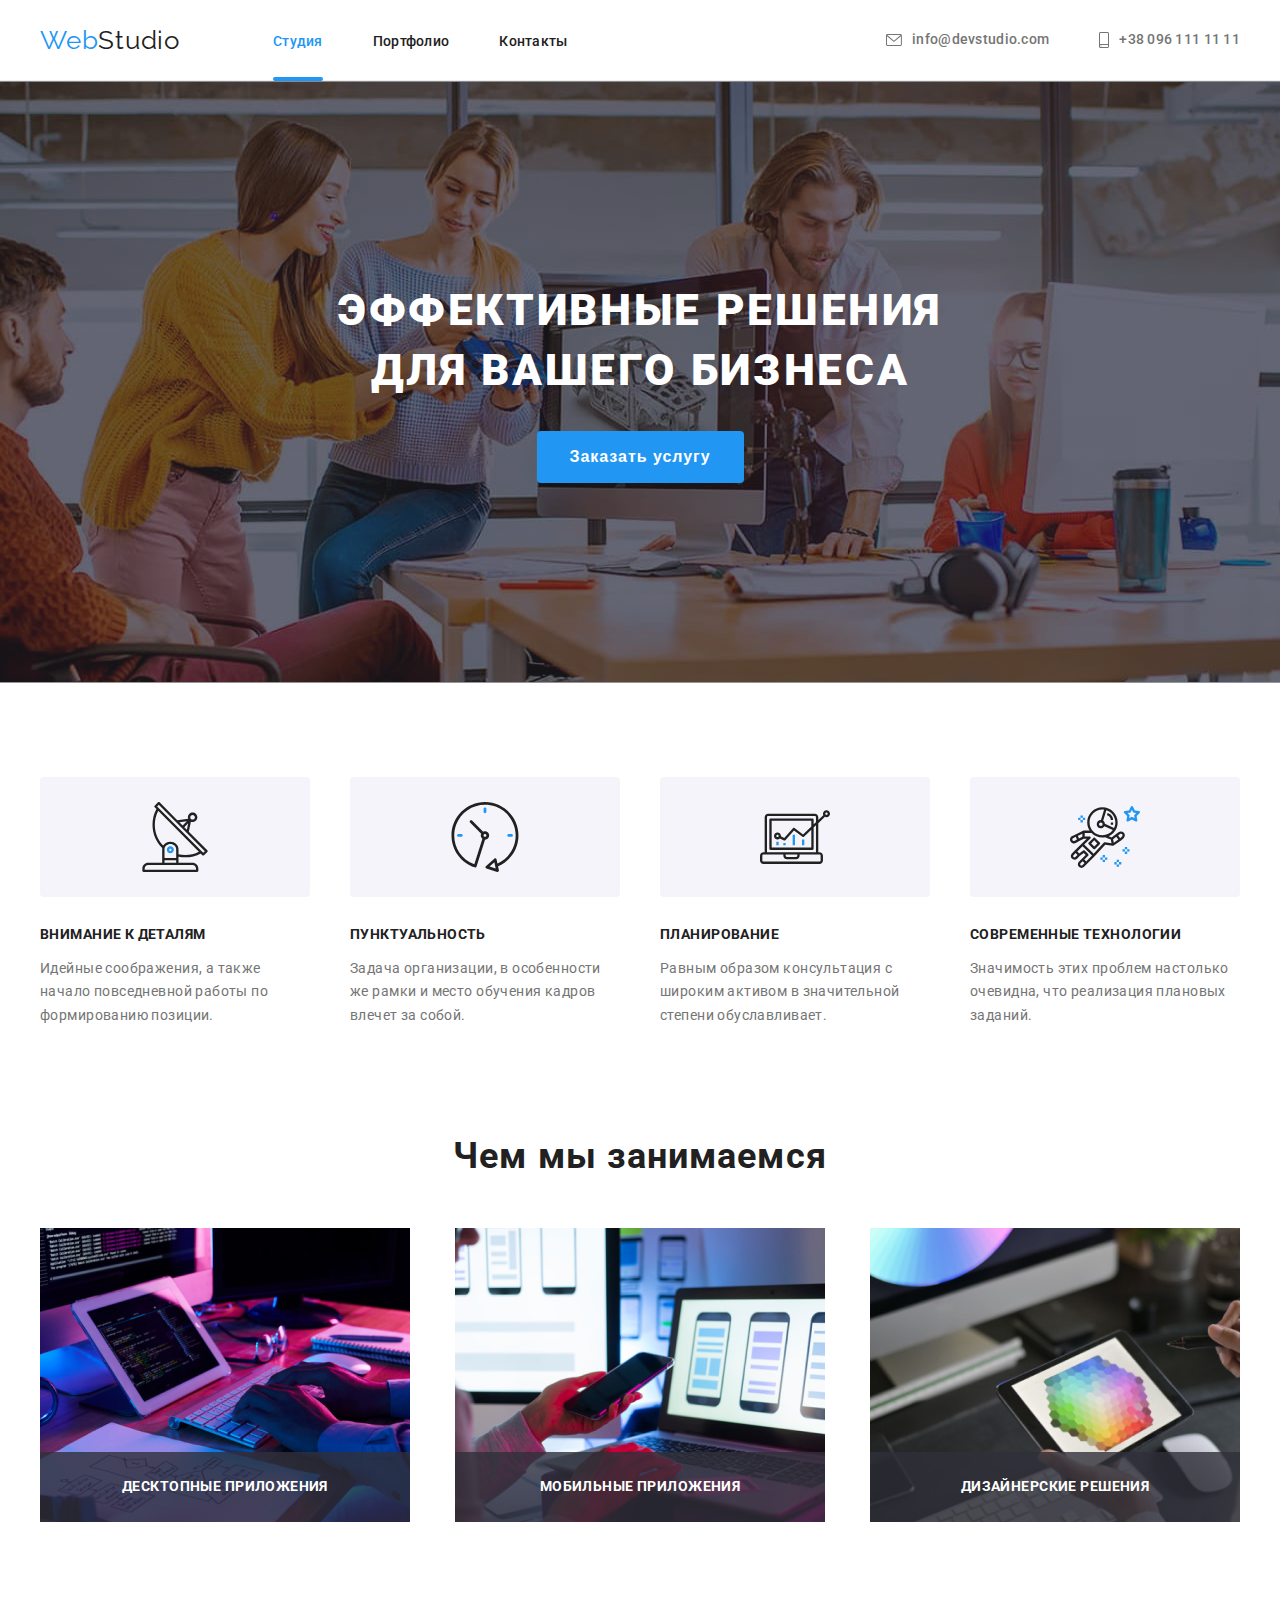
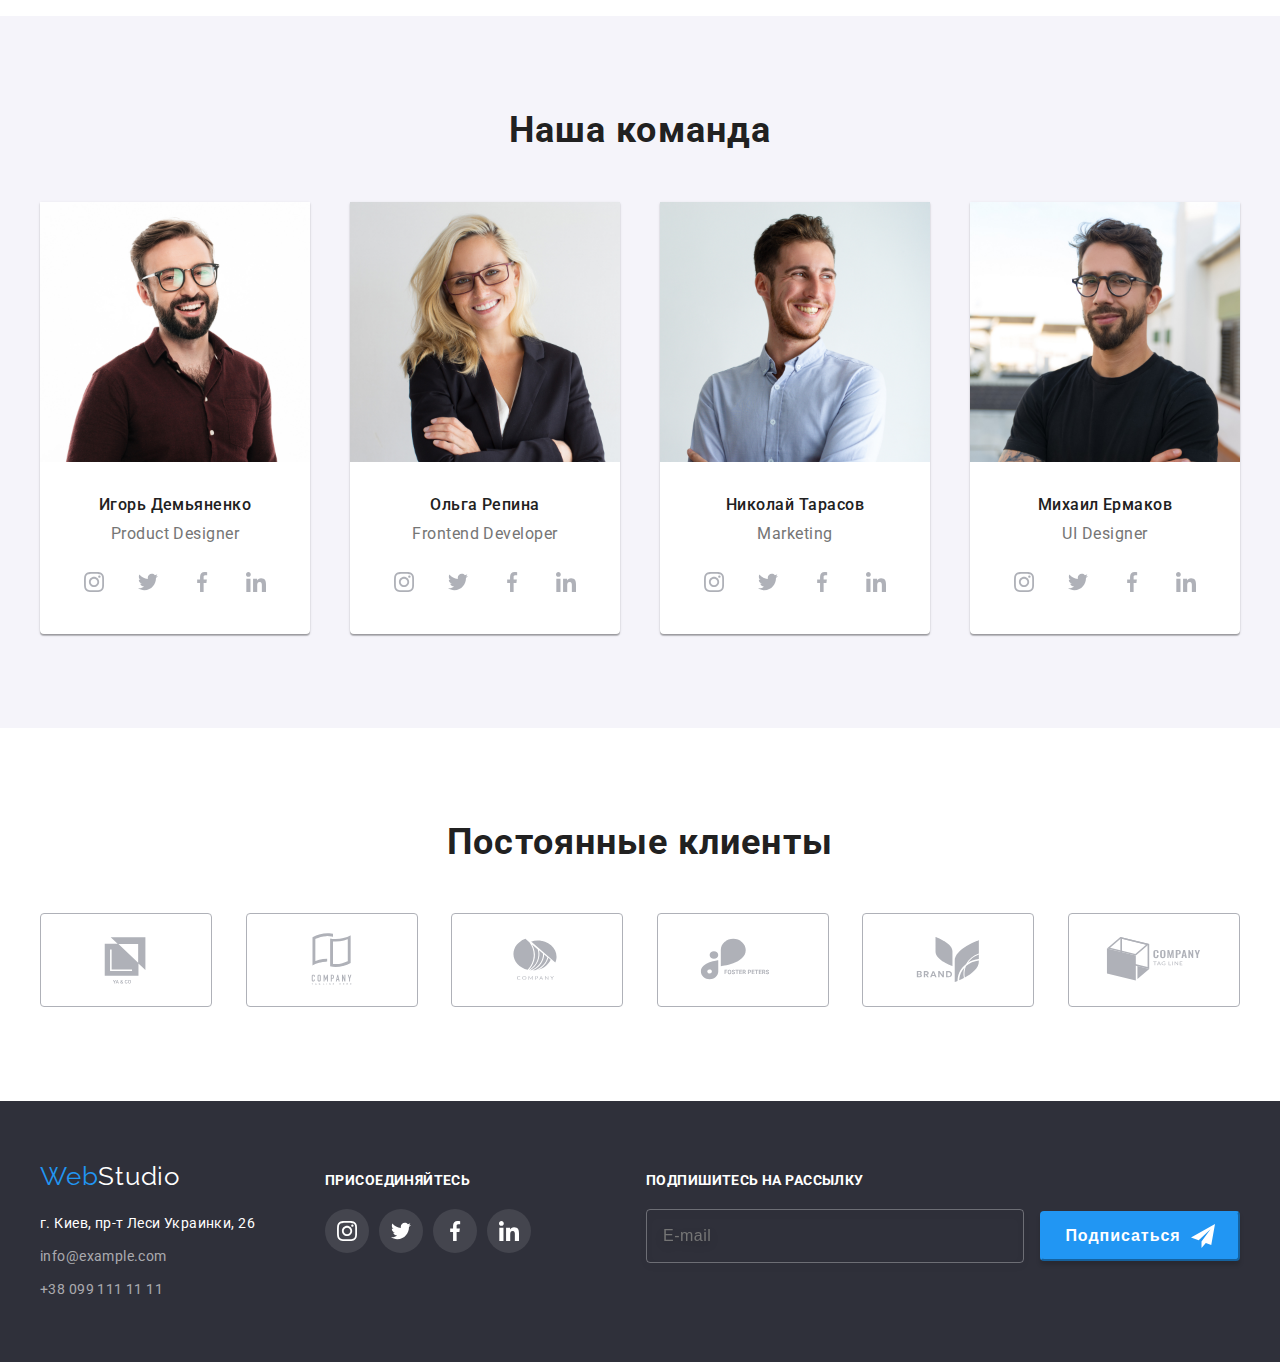
==== index.html @ b98b6f4b "HW7 start" ====
<!DOCTYPE html>
<html lang="ru">
<head>
    <meta charset="UTF-8">
    <meta http-equiv="X-UA-Compatible" content="IE=edge">
    <meta name="viewport" content="width=device-width, initial-scale=1.0">
    <title>Studio</title>
    <link rel="preconnect" href="https://fonts.googleapis.com">
    <link rel="preconnect" href="https://fonts.gstatic.com" crossorigin>
    <link href="https://fonts.googleapis.com/css2?family=Raleway:wght@700&family=Roboto:wght@400;500;700;900&display=swap"
        rel="stylesheet">
    <link rel="stylesheet" href="https://cdnjs.cloudflare.com/ajax/libs/modern-normalize/1.1.0/modern-normalize.min.css"
        integrity="sha512-wpPYUAdjBVSE4KJnH1VR1HeZfpl1ub8YT/NKx4PuQ5NmX2tKuGu6U/JRp5y+Y8XG2tV+wKQpNHVUX03MfMFn9Q=="
        crossorigin="anonymous" referrerpolicy="no-referrer" />
    <link rel="stylesheet" href="./css/styles.css">
</head>
<body>
    <header class="page-header">
        <div class="container main-nav">
            <a href="./index.html" class="logo">Web<span class="logo-second-color">Studio</span></a>
            <!-- НАВИГАЦИЯ -->
            <nav>
                <ul class="site-nav-list list">
                    <li class="site-nav-item item">
                        <a class="link current" href="./index.html">Студия</a>
                    </li>
                    <li class="site-nav-item item">
                        <a class="link" href="./portfolio.html">Портфолио</a>
                    </li>
                    <li class="site-nav-item item">
                        <a class="link" href="">Контакты</a>
                    </li>
                </ul>
            </nav>
            <ul class="header-contact-list list">
                <li class="header-contact-item item">
                    <a class="mail link" href="mailto:info@devstudio.com">
                        <svg class="contact-ico mail" width='16px' height='12px'>
                            <use href='./images/sprite.svg#icon-envelope'></use>
                        </svg>
                        info@devstudio.com
                    </a>
                </li>
                <li class="header-contact-item item">
                    <a class="phone link" href="tel:+38096111111">
                        <svg class="contact-ico mail" width='10px' height='16px'>
                            <use href='./images/sprite.svg#icon-smartphone'></use>
                        </svg>
                        +38 096 111 11 11</a>
                </li>
            </ul>
        </div>
    </header>
    <main>
    <!-- Секция HERO -->
        <section class="hero">
            <div class="container">
                <h1 class="hero-title">Эффективные решения <br> для вашего бизнеса</h1>
                <button class="hero-button" data-modal-open>Заказать услугу</button>
            </div>
            <div class="backdrop is-hidden" data-modal>
                <div class="modal">
                    <button class="close-ico-button" aria-label="закрыть" data-modal-close>
                        <svg class="close-icon" width='11px' height='11px'>
                            <use href='./images/sprite.svg#icon-close'></use>
                        </svg>
                    </button>
                    <b class="modal-title">Оставьте свои данные, мы вам перезвоним</b>
                    <form class="modal-form">
                        <label class="form-input-box">
                            Имя
                            <input type="text" class="form-input" required>
                            <svg class="modal-form-icon">
                                <use href='./images/sprite.svg#icon-person'></use>
                            </svg>
                        </label>
                        <label class="form-input-box">
                            Телефон
                            <input type="tel" class="form-input" pattern="[0-9]{12}" title="380xxxxxxxxx" required>
                            <svg class="modal-form-icon">
                                <use href='./images/sprite.svg#icon-phone'></use>
                            </svg>
                        </label>
                        <label class="form-input-box">
                            Почта
                            <input type="email" class="form-input" required>
                            <svg class="modal-form-icon">
                                <use href='./images/sprite.svg#icon-email'></use>
                            </svg>
                        </label>
                        <label class="form-input-box">  
                            Комментарий
                            <textarea name="a-comment" class="form-input comment" placeholder="Введите текст"></textarea>
                        </label>
                        <input type="checkbox" class="policy-checkbox" id="policy-check" required>
                        <label class="policy-box" for="policy-check">
                            Соглашаюсь с рассылкой и принимаю &#160; <a href="#">Условия договора</a>
                        </label>
                        <button type="submit" class="button-submit">Отправить</button>
                    </form>
                </div>
            </div>
        </section>
        <!-- Секция Studio -->
        <section class="section-studio section">
            <div class="container">
                <ul class="studio-list list">
                    <li class="studio-item">
                        <div class="thumb">
                            <svg class="studio-ico antenna">
                                <use href='./images/sprite.svg#icon-antenna'>
                                </use>
                            </svg>
                        </div>
                        <h3 class="studio-title">Внимание к деталям</h3>
                        <p class="studio-text">Идейные соображения, а также начало повседневной работы по формированию позиции.</p>
                    </li>
                    <li class="studio-item">
                        <div class="thumb">
                            <svg class="studio-ico clock">
                                <use href='./images/sprite.svg#icon-clock'>
                                </use>
                            </svg>
                        </div>
                        <h3 class="studio-title">Пунктуальность</h3>
                        <p class="studio-text">Задача организации, в особенности же рамки и место обучения кадров влечет за собой.
                        </p>
                    </li>
                    <li class="studio-item">
                        <div class="thumb">
                            <svg class="studio-ico diagram">
                                <use href='./images/sprite.svg#icon-diagram'>
                                </use>
                            </svg>
                        </div>
                        <h3 class="studio-title">Планирование</h3>
                        <p class="studio-text">Равным образом консультация с широким активом в значительной степени обуславливает.
                        </p>
                    </li>
                    <li class="studio-item">
                        <div class="thumb">
                            <svg class="studio-ico astronaut">
                                <use href='./images/sprite.svg#icon-astronaut'>
                                </use>
                            </svg>
                        </div>
                        <h3 class="studio-title">Современные технологии</h3>
                        <p class="studio-text">Значимость этих проблем настолько очевидна, что реализация плановых заданий.</p>
                    </li>
                </ul>
            </div>
        </section>
        <!-- Секция Чем мы занимаемся -->
        <section class="section-doing section">
            <div class="container">
                <h2 class="doing-title">Чем мы занимаемся</h2>
                <ul class="doing-list list">
                    <li class="doing-item">
                        <div class="doing-thumb">
                            <div class="doing-text">
                                <h3>ДЕСКТОПНЫЕ ПРИЛОЖЕНИЯ</h3>
                            </div>
                            <img width="370" height="294" src="./images/pc.jpg" alt="разработка для пк">
                        </div>
                    </li>
                    <li class="doing-item">
                        <div class="doing-thumb">
                            <div class="doing-text">
                                <h3>МОБИЛЬНЫЕ ПРИЛОЖЕНИЯ</h3>
                            </div>
                            <img width="370" height="294" src="./images/note.jpg" alt="разработка для ноутбуков">
                        </div>
                    </li>
                    <li class="doing-item">
                        <div class="doing-thumb">
                            <div class="doing-text">
                                <h3>ДИЗАЙНЕРСКИЕ РЕШЕНИЯ</h3>
                            </div>
                            <img width="370" height="294" src="./images/plan.jpg" alt="разработка для планшетов">
                        </div>
                    </li>
                </ul>
            </div>
        </section>
        <!-- Секция Наша Команда -->
        <section class="section-team section">
            <div class="container">
                <h2 class="section-team-title">Наша команда</h2>
                <ul class="team-list list">
                    <li class="team-item">
                        <img width="270" src="./images/1.jpg" alt="продуктовый менедежер">
                        <div class="team-text-container">
                            <h3 class="team-title">Игорь Демьяненко</h3>
                            <p class="team-text">Product Designer</p>
                            <ul class="connect-team">
                                <li>
                                    <a href="#" class="team-icon" aria-label="instagram">
                                        <svg class="team-ico">
                                            <use href='./images/sprite.svg#icon-instagram'></use>
                                        </svg>
                                    </a>
                                </li>
                                <li>
                                    <a href="#" class="team-icon" aria-label="Twitter">
                                        <svg class="team-ico">
                                            <use href='./images/sprite.svg#icon-twitter'></use>
                                        </svg>
                                    </a>
                                </li>
                                <li>
                                    <a href="#" class="team-icon" aria-label="Facebook">
                                        <svg class="team-ico">
                                            <use href='./images/sprite.svg#icon-facebook'></use>
                                        </svg>
                                    </a>
                                </li>
                                <li>
                                    <a href="#" class="team-icon" aria-label="LinkedIn">
                                        <svg class="team-ico">
                                            <use href='./images/sprite.svg#icon-linkedin'></use>
                                        </svg>
                                    </a>
                                </li>
                            </ul>
                        </div>
                    </li>
                    <li class="team-item">
                        <img width="270" src="./images/2.jpg" alt="фронтенд дивелопер">
                        <div class="team-text-container">
                            <h3 class="team-title">Ольга Репина</h3>
                            <p class="team-text">Frontend Developer</p>
                            <ul class="connect-team">
                                <li>
                                    <a href="#" class="team-icon" aria-label="instagram">
                                        <svg class="team-ico">
                                            <use href='./images/sprite.svg#icon-instagram'></use>
                                        </svg>
                                    </a>
                                </li>
                                <li>
                                    <a href="#" class="team-icon" aria-label="Twitter">
                                        <svg class="team-ico">
                                            <use href='./images/sprite.svg#icon-twitter'></use>
                                        </svg>
                                    </a>
                                </li>
                                <li>
                                    <a href="#" class="team-icon" aria-label="Facebook">
                                        <svg class="team-ico">
                                            <use href='./images/sprite.svg#icon-facebook'></use>
                                        </svg>
                                    </a>
                                </li>
                                <li>
                                    <a href="#" class="team-icon" aria-label="LinkedIn">
                                        <svg class="team-ico">
                                            <use href='./images/sprite.svg#icon-linkedin'></use>
                                        </svg>
                                    </a>
                                </li>
                            </ul>
                        </div>
                    </li>
                    <li class="team-item">
                        <img width="270" src="./images/3.jpg" alt="маркетолог">
                        <div class="team-text-container">
                            <h3 class="team-title">Николай Тарасов</h3>
                            <p class="team-text">Marketing</p>
                            <ul class="connect-team">
                                <li>
                                    <a href="#" class="team-icon" aria-label="instagram">
                                        <svg class="team-ico">
                                            <use href='./images/sprite.svg#icon-instagram'></use>
                                        </svg>
                                    </a>
                                </li>
                                <li>
                                    <a href="#" class="team-icon" aria-label="Twitter">
                                        <svg class="team-ico">
                                            <use href='./images/sprite.svg#icon-twitter'></use>
                                        </svg>
                                    </a>
                                </li>
                                <li>
                                    <a href="#" class="team-icon" aria-label="Facebook">
                                        <svg class="team-ico">
                                            <use href='./images/sprite.svg#icon-facebook'></use>
                                        </svg>
                                    </a>
                                </li>
                                <li>
                                    <a href="#" class="team-icon" aria-label="LinkedIn">
                                        <svg class="team-ico">
                                            <use href='./images/sprite.svg#icon-linkedin'></use>
                                        </svg>
                                    </a>
                                </li>
                            </ul>
                        </div>
                    </li>
                    <li class="team-item">
                        <img width="270" src="./images/4.jpg" alt="юай дизайнер">
                        <div class="team-text-container">
                            <h3 class="team-title">Михаил Ермаков</h3>
                            <p class="team-text">UI Designer</p>
                            <ul class="connect-team">
                                <li>
                                    <a href="#" class="team-icon" aria-label="instagram">
                                        <svg class="team-ico">
                                            <use href='./images/sprite.svg#icon-instagram'></use>
                                        </svg>
                                    </a>
                                </li>
                                <li>
                                    <a href="#" class="team-icon" aria-label="Twitter">
                                        <svg class="team-ico">
                                            <use href='./images/sprite.svg#icon-twitter'></use>
                                        </svg>
                                    </a>
                                </li>
                                <li>
                                    <a href="#" class="team-icon" aria-label="Facebook">
                                        <svg class="team-ico">
                                            <use href='./images/sprite.svg#icon-facebook'></use>
                                        </svg>
                                    </a>
                                </li>
                                <li>
                                    <a href="#" class="team-icon" aria-label="LinkedIn">
                                        <svg class="team-ico">
                                            <use href='./images/sprite.svg#icon-linkedin'></use>
                                        </svg>
                                    </a>
                                </li>
                            </ul>
                        </div>
                    </li>
                </ul>
            </div>
        </section>
        <!-- Секция Постоянные клиенты -->
        <section class="section-clients section">
            <div class="container">
                <h2 class="clients-title">Постоянные клиенты</h2>
                <ul class="clients-list">
                    <li class="clients-item">
                        <a href="#" class="clients-link" aria-label="YA & CO">
                            <svg class="clients-ico">
                                <use href='./images/sprite.svg#icon-yaco'></use>
                            </svg>
                        </a>
                    </li>
                    <li class="clients-item">
                        <a href="#" class="clients-link" aria-label="COMPANY Tagline Here">
                            <svg class="clients-ico">
                                <use href='./images/sprite.svg#icon-tagline-here'></use>
                            </svg>
                        </a>
                    </li>
                    <li class="clients-item">
                        <a href="#" class="clients-link" aria-label="Company">
                            <svg class="clients-ico">
                                <use href='./images/sprite.svg#icon-company'></use>
                            </svg>
                        </a>
                    </li>
                    <li class="clients-item">
                        <a href="#" class="clients-link" aria-label="Foster Peters">
                            <svg class="clients-ico">
                                <use href='./images/sprite.svg#icon-foster'></use>
                            </svg>
                        </a>
                    </li>
                    <li class="clients-item">
                        <a href="#" class="clients-link" aria-label="Brand">
                            <svg class="clients-ico">
                                <use href='./images/sprite.svg#icon-brand'></use>
                            </svg>
                        </a>
                    </li>
                    <li class="clients-item" aria-label="Company Tag line">
                        <a href="#" class="clients-link">
                            <svg class="clients-ico">
                                <use href='./images/sprite.svg#icon-tagline'></use>
                            </svg>
                        </a>
                    </li>
                </ul>
            </div>
        </section>
    </main>
    <footer class="page-footer">
        <div class="container">
            <div class="footer-box">
                <div class="main-footer-box">
                    <a href="./index.html" class="logo footer-logo">Web<span class="logo-second-color-footer">Studio</span></a>
                    <address class="container-adress-footer">
                        <ul class="footer-list list">
                            <li class="item">
                                <a class="map" href="">г. Киев, пр-т Леси Украинки, 26</a>
                            </li>
                            <li class="item">
                                <a class="mail" href="mailto:info@example.com">info@example.com</a>
                            </li>
                            <li class="item">
                                <a class="phone" href="tel:+380991111111">+38 099 111 11 11</a>
                            </li>
                        </ul>
                    </address>
                </div>
                <!-- Присоединяйтесь -->
                <div class="connecting-box">
                    <div>
                        <h3 class="connecting-title">ПРИСОЕДИНЯЙТЕСЬ</h3>
                    </div>
                    <div>
                        <ul class="connecting-list">
                            <li>
                                <a href="#" class="connecting-icon instagram" aria-label="instagram">
                                    <svg class="footer-ico" width='20px' height='20px'>
                                        <use href='./images/sprite.svg#icon-instagram'></use>
                                    </svg>
                                </a>
                            </li>
                            <li>
                                <a href="#" class="connecting-icon twitter" aria-label="Twitter">
                                    <svg class="footer-ico" width='20px' height='20px'>
                                        <use href='./images/sprite.svg#icon-twitter'></use>
                                    </svg>
                                </a>
                            </li>
                            <li>
                                <a href="#" class="connecting-icon facebook" aria-label="Facebook">
                                    <svg class="footer-ico" width='20px' height='20px'>
                                        <use href='./images/sprite.svg#icon-facebook'></use>
                                    </svg>
                                </a>
                            </li>
                            <li>
                                <a href="#" class="connecting-icon linkidin" aria-label="LinkedIn">
                                    <svg class="footer-ico" width='20px' height='20px'>
                                        <use href='./images/sprite.svg#icon-linkedin'></use>
                                    </svg>
                                </a>
                            </li>
                        </ul>
                    </div>
                </div>
                <!-- ПОДПИШИСЬ -->
                <div class="subscribe-box">
                    <p class="subscribe-title">ПОДПИШИТЕСЬ НА РАССЫЛКУ</p>
                    <div>
                        <input type="email" name="email" placeholder="E-mail">
                        <button type="submit" class="subscribe-button">Подписаться
                            <svg class="subscribe-ico-button" width="24px" height="24px">
                                <use href="./images/sprite.svg#icon-send"></use>
                            </svg>
                        </button>
                    </div>
                </div>
            </div>
        </div>
    </footer>
    <script src="./modal.js"></script>
</body>
</html>
---- css/styles.css ----
:root {
  /* FONT */
  --primary-font: roboto, sans-serif;
  --primary-text-color: #212121;
  --secondary-text-color: #757575;
  --title-text-color: #212121;
  --accent-text-color: #2196f3;

  /* LOGOTYPE */
  --logo-font: Raleway;
  --logo-color: #2196f3;
  --logo-color-second: #212121;
  --logo-color-second-futer: #fff;

  /* BACKGROUND COLOR*/
  --bg-second-color: #2f303a;
  --bg-color: #fff;
  --bg-color-hero: #c4c4c4;

  /* RADIO BUTTONS */
  --radio-buttons-color: #f5f4fa;
  --radio-buttons-text-color: #212121;

  --radio-buttons-bg-current: #2196f3;
  --radio-buttons-text-current: #ffffff;

  /* animation */

  --animation-cubic: cubic-bezier(0.4, 0, 0.2, 1);
}

/* ОБЩИЕ СТИЛИ */
html {
  box-sizing: border-box;
}
body {
  background-color: var(--bg-color);
  font-family: var(--primary-font);
  color: var(--primary-text-color);
  margin: 0 auto;
}
a {
  text-decoration: none;
}
h1,
h2,
h3,
h4,
h5,
h6,
p,
ul {
  padding-inline-start: 0;
}

/* УТИЛИТЫ */
.container {
  width: 1200px;

  padding-left: 15px;
  padding-right: 15px;
  margin: 0 auto;
}
.list {
  margin-top: 0;
  margin-bottom: 0;

  list-style: none;
}
.section {
  padding-bottom: 94px;
  padding-top: 94px;
}

/* ЛОГОТИП */
.logo {
  font-family: var(--logo-font);
  font-size: 26px;
  line-height: 1.19;
  letter-spacing: 0.03em;
  color: var(--logo-color);
}
.logo-second-color {
  color: var(--logo-color-second);
}
.logo-second-color-footer {
  color: var(--logo-color-second-futer);
}

/* HEADER */
.page-header {
  border-bottom: 1px solid #ececec;
}
.page-header .link {
  font-family: var(--primary-font);
  font-weight: 500;
  font-size: 14px;
  line-height: 1.14;
  letter-spacing: 0.02em;
  color: rgba(33, 33, 33, 1);
}

.main-nav {
  display: flex;
  align-items: center;

  height: 80px;
}

/* HEADER NAV */
.site-nav-list {
  display: flex;

  margin-left: 93px;
}
.site-nav-list .item + .item {
  margin-left: 50px;
}
.site-nav-list .link {
  color: var(--primary-text-color);

  padding-top: 32px;
  padding-bottom: 32px;
  transition: 250ms var(--animation-cubic);
}
.site-nav-list .link.current {
  color: var(--accent-text-color);
  position: relative;
}

.site-nav-list .link.current::before {
  bottom: 0;
  position: absolute;
  display: inline-block;
  content: "";
  width: 100%;
  height: 4px;

  background-color: var(--accent-text-color);
  border-radius: 2px;
}

.site-nav-item .link:focus,
.site-nav-item .link:hover {
  color: var(--accent-text-color);
}

/* HEADER CONTACT */
.header-contact-list {
  display: flex;
  margin-left: auto;
}
.header-contact-list .item + .item {
  margin-left: 50px;
}
.header-contact-list .link {
  color: var(--secondary-text-color);

  padding-top: 32px;
  padding-bottom: 32px;
}

.header-contact-item {
  display: inline-flex;
  justify-content: center;
  align-items: center;

  fill: #757575;
}
.header-contact-item .link {
  display: inline-flex;
  justify-content: center;
  align-items: center;
  transition: 250ms var(--animation-cubic);
}
.header-contact-item .link:focus,
.header-contact-item .link:hover {
  color: var(--accent-text-color);
}

.contact-ico {
  fill: currentColor;
  margin-right: 10px;
}

/* HERO */
.hero {
  background-color: var(--bg-color-hero);
  background-image: linear-gradient(
      rgba(47, 48, 58, 0.4),
      rgba(47, 48, 58, 0.4)
    ),
    url("../images/hero-image.jpg");
  background-repeat: no-repeat;
  background-position: center;

  text-align: center;

  padding-top: 200px;
  padding-bottom: 200px;
}

.hero-title {
  font-weight: 900;
  font-size: 44px;
  line-height: 1.36;
  letter-spacing: 0.06em;
  text-transform: uppercase;
  color: #ffffff;

  margin-top: 0;
  margin-bottom: 30px;
}

/* HERO BUTTON */
.hero-button {
  display: inline-block;

  padding: 10px 32px;

  background-color: var(--accent-text-color);
  color: #ffffff;

  border: 1px solid transparent;
  border-radius: 4px;

  font-weight: 700;
  font-size: 16px;
  line-height: 1.87;
  letter-spacing: 0.06em;
  cursor: pointer;
}

/* BACKDROP + MODAL */
.backdrop {
  position: fixed;
  top: 0;
  left: 0;
  z-index: 100;

  width: 100%;
  height: 100%;
  background-color: rgba(0, 0, 0, 0.2);
  transition: 250ms var(--animation-cubic);
}

.backdrop.is-hidden {
  opacity: 0;
  pointer-events: none;
  transition: 250ms var(--animation-cubic);
}

.modal {
  position: absolute;
  top: 50%;
  left: 50%;
  transform: translate(-50%, -50%);

  width: 528px;
  height: 581px;

  padding: 40px;

  border-radius: 4px;
  background-color: #ffffff;
  box-shadow: 0px 1px 3px rgba(0, 0, 0, 0.12), 0px 1px 1px rgba(0, 0, 0, 0.14),
    0px 2px 1px rgba(0, 0, 0, 0.2);
}

.modal-title {
  font-weight: 700;
  font-size: 20px;
  line-height: 1.15;
  text-align: center;
  letter-spacing: 0.03em;
  color: #212121;
}

.close-ico-button {
  padding: 0;
  position: absolute;
  right: 8px;
  top: 8px;

  width: 30px;
  height: 30px;
  background: #ffffff;
  border: 1px solid rgba(0, 0, 0, 0.1);
  border-radius: 50%;
  cursor: pointer;
}
.close-icon {
  fill: #000000;
  transition: 250ms var(--animation-cubic);
  position: absolute;
  top: 50%;
  left: 50%;
  transform: translate(-50%, -50%);
}
.close-ico-button:hover .close-icon {
  fill: #2196f3;
}
.close-ico-button:focus .close-icon {
  fill: #2196f3;
}

.form-input {
  vertical-align: middle;
  width: 100%;
  height: 40px;
  padding-left: 42px;
  padding-right: 10px;
  margin-top: 4px;
  outline: none;

  border: 1px solid rgba(33, 33, 33, 0.2);
  border-radius: 4px;
  transition: 250ms var(--animation-cubic);
}
.form-input-box {
  display: block;
  position: relative;
  margin-bottom: 10px;

  font-size: 12px;
  line-height: 1.16;
  letter-spacing: 0.01em;
  color: #757575;
  text-align: start;
}

.form-input:hover,
.form-input:focus {
  border-color: var(--accent-text-color);
}

.modal-form {
  margin-top: 12px;
}

.modal-form-icon {
  display: block;
  position: absolute;
  top: 50%;
  left: 12px;

  width: 18px;
  height: 18px;

  transition: 250ms var(--animation-cubic);
}

.form-input:hover + .modal-form-icon,
.form-input:focus + .modal-form-icon {
  fill: var(--accent-text-color);
}

.form-input.comment {
  padding-top: 12px;
  padding-left: 16px;
  resize: none;
  height: 120px;
}

.form-input::placeholder {
  font-size: 14px;
  line-height: 16px;
  letter-spacing: 0.01em;

  color: rgba(117, 117, 117, 0.5);
}

.policy-box {
  display: flex;
  align-items: center;
  margin-top: 25px;

  font-size: 14px;
  line-height: 1.71;
  letter-spacing: 0.03em;
  color: #757575;
  cursor: pointer;
}
.policy-box a {
  color: var(--accent-text-color);
  border-bottom: 1px solid currentColor;
  display: inline-block;
  line-height: 0.85;
}
.policy-checkbox {
  position: absolute;
  width: 0px;
  height: 0px;
  margin: 0px;
  border: 0px;
  padding: 0px;
  clip: react(0 0 0 0);
  overflow: hidden;
}
.policy-checkbox:hover + .policy-box::before,
.policy-checkbox:focus + .policy-box::before {
  border: 2px solid var(--accent-text-color);
}

.policy-checkbox:checked + .policy-box::before {
  background-color: var(--accent-text-color);
  background-image: url(../images/icon-check.svg);
  background-repeat: no-repeat;
  background-position: center;
  background-size: cover;
  border: transparent;
}

.policy-box::before {
  display: block;
  content: "";
  width: 16px;
  height: 15px;
  border: 2px solid #212121;
  border-radius: 2px;
  margin-right: 7px;
  margin-left: 13px;
  transition: 250ms var(--animation-cubic);
}

.button-submit {
  margin-top: 30px;
  border: var(--accent-text-color);
  width: 200px;
  height: 50px;
  left: 700px;
  top: 712px;

  background: var(--accent-text-color);
  box-shadow: 0px 4px 4px rgba(0, 0, 0, 0.15);
  border-radius: 4px;

  font-weight: 700;
  font-size: 16px;
  line-height: 1.87;
  letter-spacing: 0.06em;
  color: #ffffff;

  cursor: pointer;
}

/* СЕКЦИЯ STUDIO */

.studio-list {
  display: flex;
  justify-content: space-between;
}

.thumb {
  display: flex;
  justify-content: center;
  align-items: center;

  height: 120px;
  border-radius: 4px;
  margin-bottom: 30px;

  background: #f5f4fa;
}

.studio-ico {
  width: 70px;
  height: 70px;
}

.studio-title {
  font-weight: 700;
  font-size: 14px;
  line-height: 1.14;
  letter-spacing: 0.03em;
  text-transform: uppercase;

  margin-bottom: 10px;
  margin-top: 0;
}

.studio-text {
  width: 270px;

  color: var(--secondary-text-color);

  font-size: 14px;
  line-height: 1.71;
  letter-spacing: 0.03em;
}

/* СЕКЦИЯ ЧЕМ МЫ ЗАНИМАЕМСЯ */
.section-doing {
  margin-top: -94px;
}

.doing-title {
  text-align: center;
  font-weight: 700;
  font-size: 36px;
  line-height: 1.16;
  letter-spacing: 0.03em;

  margin-top: 0;
  margin-bottom: 50px;
}

.doing-list {
  display: flex;
  justify-content: space-between;
}

.doing-thumb {
  position: relative;
}
.doing-thumb:before {
  display: inline-block;
  position: absolute;
  content: "";
  width: 100%;
  height: 70px;
  background: rgba(47, 48, 58, 0.8);
  bottom: 0;
}

.doing-text {
  display: flex;
  justify-content: center;
  position: absolute;
  margin: 27px 0;
  text-align: center;
  width: 100%;

  bottom: 0;
  left: 50%;
  transform: translate(-50%);
}

.doing-text h3 {
  margin: 0;

  font-weight: 700;
  font-size: 14px;
  line-height: 1.14;
  letter-spacing: 0.03em;
  color: #ffffff;
}

.doing-thumb img {
  display: block;
}

/* СЕКЦИЯ НАША КОМАНДА */
.section-team {
  background: #f5f4fa;
}

.section-team-title {
  font-weight: 700;
  font-size: 36px;
  line-height: 1.16;
  text-align: center;
  letter-spacing: 0.03em;
  margin-top: 0px;
  margin-bottom: 50px;
}

.team-list {
  display: flex;
  justify-content: space-between;
}

.team-item {
  width: 270px;
  background: var(--bg-color);
  box-shadow: 0px 1px 3px rgba(0, 0, 0, 0.12), 0px 1px 1px rgba(0, 0, 0, 0.14),
    0px 2px 1px rgba(0, 0, 0, 0.2);
  border-radius: 0px 0px 4px 4px;
}

.team-text-container {
  padding-top: 30px;
  padding-bottom: 30px;
}

.team-title {
  font-weight: 500;
  font-size: 16px;
  line-height: 1.18;
  text-align: center;
  letter-spacing: 0.03em;

  margin-top: 0;
  margin-bottom: 10px;
}
.team-text {
  font-size: 16px;
  line-height: 1.18;
  text-align: center;
  letter-spacing: 0.03em;
  color: #757575;

  margin-top: 0;
  margin-bottom: 0;
}

/* ИКОНКИ КОНТАКТОВ НАША КОМАНДА */
.connect-team {
  list-style: none;

  display: flex;
  flex-direction: row;
  justify-content: space-between;

  margin-top: 16px;
  margin-left: 32px;
  margin-right: 32px;
}

.team-icon {
  display: flex;
  justify-content: center;
  align-items: center;

  width: 44px;
  height: 44px;

  fill: #afb1b8;

  border-radius: 50%;

  transition: 250ms var(--animation-cubic);
}
.team-icon:hover,
.team-icon:focus {
  background-color: var(--accent-text-color);
  fill: #ffffff;
}

.team-ico {
  width: 20px;
  height: 20px;
}

/* Секция Постоянные клиенты */
.clients-title {
  margin-top: 0;
  margin-bottom: 50px;

  font-weight: 700;
  font-size: 36px;
  line-height: 1.16;
  text-align: center;
  letter-spacing: 0.03em;
  color: #212121;
}

.clients-list {
  list-style: none;

  display: flex;
  justify-content: space-between;

  margin-top: 0;
  margin-bottom: 0;
}

.clients-item {
  display: flex;

  width: 170px;
  height: 92px;

  border: 1px solid #afb1b8;
  border-radius: 4px;
}

.clients-link {
  display: flex;
  justify-content: center;
  align-items: center;

  width: 100%;
  height: 100%;

  fill: #afb1b8;

  transition: 250ms var(--animation-cubic);
}

.clients-link:hover,
.clients-link:focus {
  border: 1px solid #2196f3;
  fill: var(--accent-text-color);
}

.clients-ico {
  width: 106px;
  height: 60px;
}

/* FOOTER */
.page-footer {
  background-color: var(--bg-second-color);

  padding-top: 60px;
  padding-bottom: 60px;
}

.footer-box {
  display: flex;
  align-items: flex-start;
}

.main-footer-box {
  display: flex;
  flex-direction: column;
}

.container-adress-footer {
  margin-top: 20px;
}

.footer-list .item {
  font-family: var(--primary-font);
  font-style: normal;
  font-weight: 400;
  font-size: 14px;
  line-height: 1.71;
  letter-spacing: 0.03em;
}
.footer-list .item:not(:last-child) {
  margin-bottom: 9px;
}
.footer-list .map {
  color: #ffffff;
}
.footer-list .mail,
.footer-list .phone {
  color: rgba(255, 255, 255, 0.6);
}

/* FOOTER ПРИСОЕДИНЯЙТЕСЬ */
.connecting-box {
  display: inline-flex;
  flex-direction: column;

  margin-top: 12px;
  margin-left: 70px;
}

.connecting-title {
  margin-top: 0;
  margin-bottom: 0;

  font-weight: 700;
  font-size: 14px;
  line-height: 1.14;
  letter-spacing: 0.03em;
  text-transform: uppercase;
  color: #ffffff;
}

.connecting-list {
  list-style: none;

  display: flex;

  margin-top: 20px;
}
.connecting-list li:not(:last-child) {
  margin-right: 10px;
}

.connecting-icon {
  display: flex;
  align-items: center;
  justify-content: center;

  width: 44px;
  height: 44px;
  background: rgba(255, 255, 255, 0.1);

  border-radius: 50%;

  transition: 250ms var(--animation-cubic);
}
.connecting-icon:hover,
.connecting-icon:focus {
  background-color: var(--accent-text-color);
  fill: #ffffff;
}

.footer-ico {
  fill: #ffffff;
}

/* Footer ПОДПИШИТЕСЬ НА РАССЫЛКУ */

.subscribe-button {
  width: 200px;
  height: 50px;
  margin-left: 12px;

  background: #2196f3;
  box-shadow: 0px 4px 4px rgba(0, 0, 0, 0.15);
  border-radius: 4px;
  border-color: #2196f3;

  font-weight: 700;
  font-size: 16px;
  line-height: 1.87;

  display: inline-flex;
  align-items: center;
  text-align: center;
  justify-content: center;
  letter-spacing: 0.06em;

  color: #ffffff;

  cursor: pointer;
}

.subscribe-ico-button {
  margin-left: 10px;
  fill: #ffffff;
}

.subscribe-box input::placeholder {
  font-size: 16px;
  line-height: 1.25;
  letter-spacing: 0.03em;
  color: rgba(255, 255, 255, 0, 6);
  transition: 250ms var(--animation-cubic);
}

.subscribe-box input {
  width: 358px;
  height: 50px;

  margin-top: 20px;
  padding-left: 16px;

  background-color: transparent;

  outline: none;
  border-radius: 4px;
  border: 1px solid rgba(255, 255, 255, 0.3);
  filter: drop-shadow(0px 4px 4px rgba(0, 0, 0, 0.15));
  transition: 250ms var(--animation-cubic);
}

.subscribe-box input:focus,
.subscribe-box input:hover {
  border: 1px solid #2196f3;
  color: #fff;
}

input:hover::placeholder {
  color: #2196f3;
}

.subscribe-box {
  margin-left: auto;
  margin-top: 12px;

  display: inline-flex;
  flex-direction: column;
}

.subscribe-title {
  margin-top: 0;
  margin-bottom: 0;

  font-weight: 700;
  font-size: 14px;
  line-height: 1.14;
  letter-spacing: 0.03em;
  text-transform: uppercase;
  color: #ffffff;
}

/* СТРАНИЦА PORTFOLIO */
/* RADIO BUTTONS */
.radio-buttons-list {
  display: flex;
  justify-content: center;

  margin-bottom: 50px;
}
.radio-buttons-list .item + .item {
  margin-left: 8px;
}

.radio-button {
  background-color: var(--radio-buttons-color);

  padding: 6px 22px;

  border: 1px solid transparent;
  border-radius: 4px;

  font-family: var(--primary-font);
  color: var(--radio-buttons-text-color);
  font-weight: 500;
  font-size: 16px;
  line-height: 1.62;
  text-align: center;
  letter-spacing: 0.03em;
  cursor: pointer;

  transition: 250ms var(--animation-cubic);
}
.radio-button:hover,
.radio-button:focus {
  background-color: var(--radio-buttons-bg-current);
  color: var(--radio-buttons-text-current);
  box-shadow: 0px 3px 1px rgba(0, 0, 0, 0.1), 0px 1px 2px rgba(0, 0, 0, 0.08),
    0px 2px 2px rgba(0, 0, 0, 0.12);
}

/* .radio-button.current {
  background-color: var(--radio-buttons-bg-current);
  color: var(--radio-buttons-text-current);
  border: 1px solid transparent;
  box-shadow: 0px 3px 1px rgba(0, 0, 0, 0.1), 0px 1px 2px rgba(0, 0, 0, 0.08),
    0px 2px 2px rgba(0, 0, 0, 0.12);
} */

/* ФИЛЬТР СВЯЗАННЫЙ С RADIO BUTTONS */
.radio-filter-list {
  display: flex;
  flex-wrap: wrap;
}

.radio-filter-item {
  margin-right: 30px;
  margin-bottom: 30px;

  width: 370px;

  border: 1px solid #eeeeee;

  transition: 250ms var(--animation-cubic);
}
.radio-filter-item:nth-child(3n) {
  margin-right: 0px;
}
.radio-filter-item:nth-last-child(-n + 3) {
  margin-bottom: 0;
}
.radio-filter-item:hover,
.radio-filter-item:focus {
  box-shadow: 0px 1px 1px rgba(0, 0, 0, 0.12), 0px 4px 4px rgba(0, 0, 0, 0.06),
    1px 4px 6px rgba(0, 0, 0, 0.16);
}

.filter-image {
  display: block;

  margin-left: -1px;
  margin-top: -1px;
}

.radio-filter-box {
  padding: 20px 24px;
}

.radio-filter-title {
  margin-bottom: 4px;
  margin-top: 0px;

  font-family: var(--primary-font);
  font-style: normal;
  font-weight: 700;
  font-size: 18px;
  line-height: 2;
  letter-spacing: 0.06em;
  color: var(--primary-text-color);
}

.radio-filter-text {
  margin-bottom: 0;
  margin-top: 0;

  font-family: var(--primary-font);
  font-style: normal;
  font-weight: 400;
  font-size: 16px;
  line-height: 1.87;
  letter-spacing: 0.03em;
  color: var(--secondary-text-color);
}

.radio-filter-thumb {
  position: relative;
  overflow: hidden;
}
.radio-filter-thumb:before {
  display: inline-block;
  position: absolute;
  content: "";
  width: 100%;
  height: 100%;
  background-color: rgba(33, 150, 243, 0.1);
  bottom: 0;
  transform: translateY(100%);
}

.radio-filter-hover {
  display: inline-block;
  position: absolute;
  content: "";
  width: 100%;
  height: 100%;
  background: rgba(33, 150, 243, 0.9);
  bottom: 0;
  transform: translateY(101%);

  display: flex;
  justify-content: center;
  position: absolute;
  width: 100%;

  top: 0;

  transition: transform 250ms var(--animation-cubic);
}

.radio-filter-hover p {
  margin: 63px 24px 0 24px;

  font-size: 18px;
  line-height: 1.56;
  letter-spacing: 0.03em;
  color: #ffffff;
}

.radio-filter-item:hover .radio-filter-thumb:before {
  transform: translateY(0);
}

.radio-filter-item:hover .radio-filter-hover {
  transform: translateY(0);
}
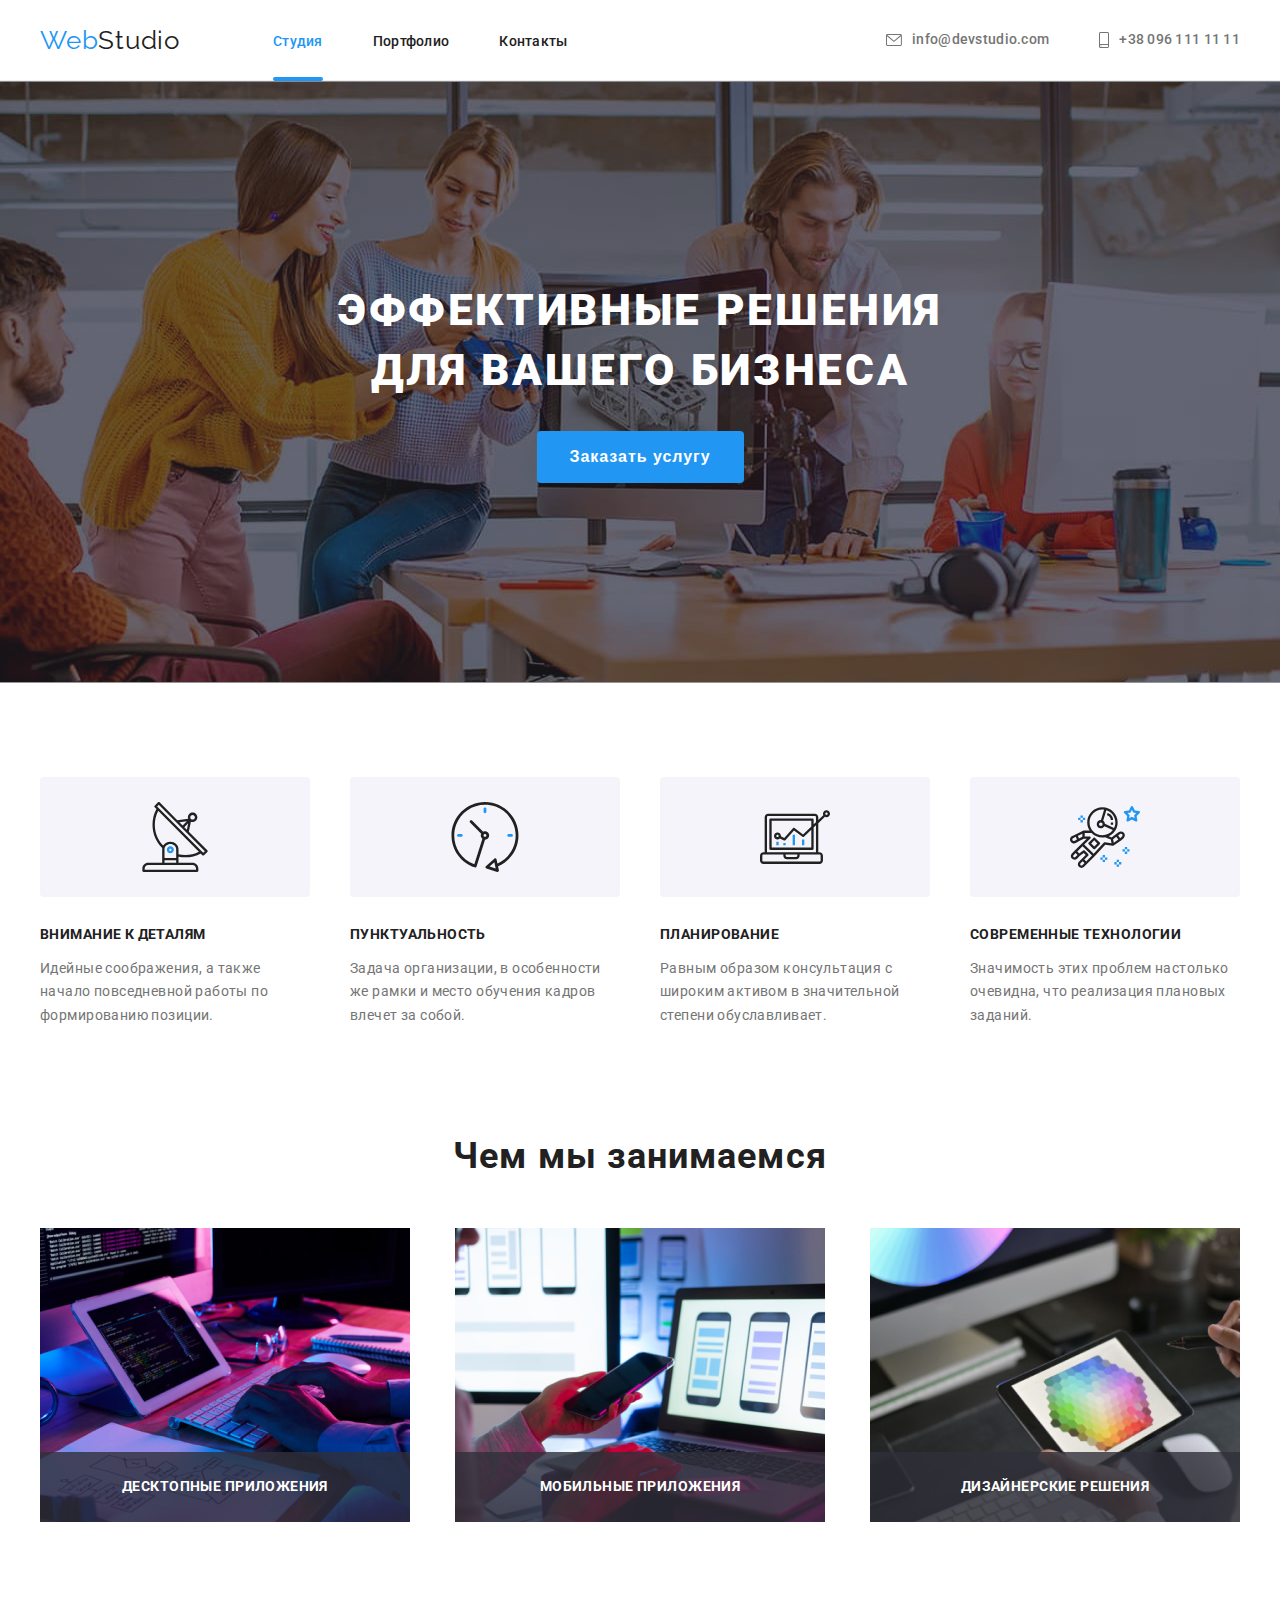
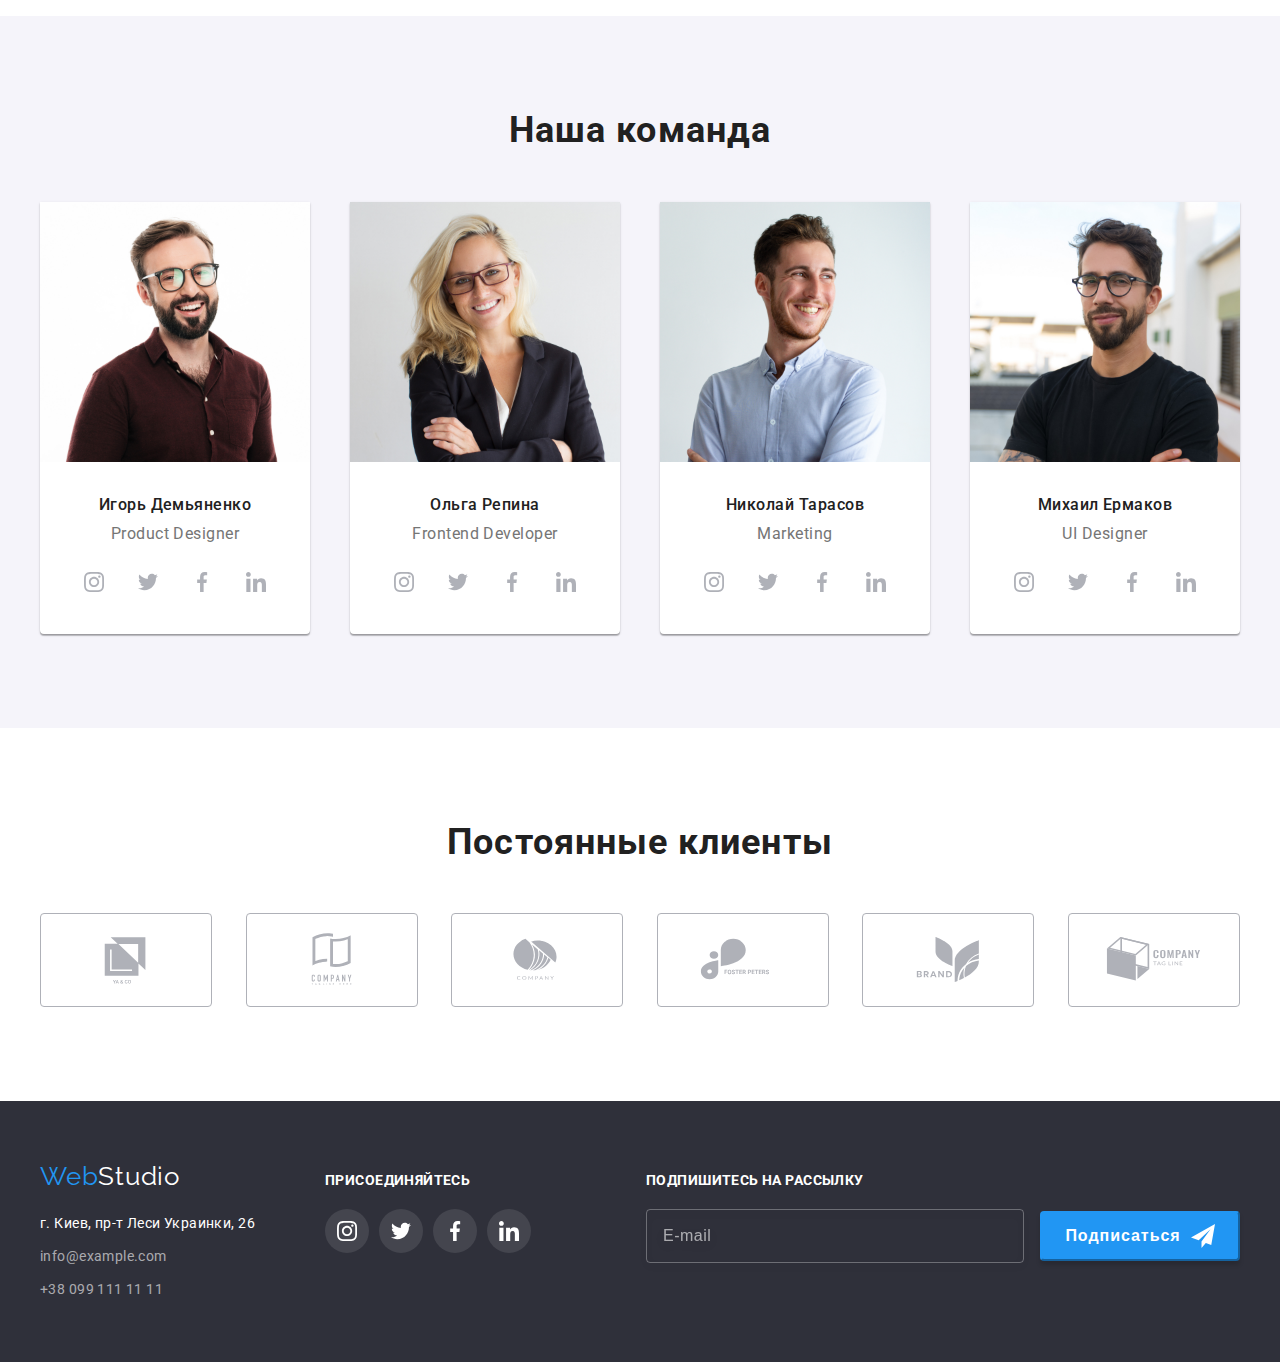
==== commit 92095bc2: "HW7 is DONE" ====
--- a/index.html
+++ b/index.html
@@ -12,38 +12,38 @@
     <link rel="stylesheet" href="https://cdnjs.cloudflare.com/ajax/libs/modern-normalize/1.1.0/modern-normalize.min.css"
         integrity="sha512-wpPYUAdjBVSE4KJnH1VR1HeZfpl1ub8YT/NKx4PuQ5NmX2tKuGu6U/JRp5y+Y8XG2tV+wKQpNHVUX03MfMFn9Q=="
         crossorigin="anonymous" referrerpolicy="no-referrer" />
-    <link rel="stylesheet" href="./css/styles.css">
+    <link rel="stylesheet" href="./css/main.min.css">
 </head>
 <body>
     <header class="page-header">
-        <div class="container main-nav">
-            <a href="./index.html" class="logo">Web<span class="logo-second-color">Studio</span></a>
+        <div class="container page-header__box">
+            <a href="./index.html" class="logo">Web<span class="logo__second-color-header">Studio</span></a>
             <!-- НАВИГАЦИЯ -->
             <nav>
-                <ul class="site-nav-list list">
-                    <li class="site-nav-item item">
-                        <a class="link current" href="./index.html">Студия</a>
-                    </li>
-                    <li class="site-nav-item item">
-                        <a class="link" href="./portfolio.html">Портфолио</a>
-                    </li>
-                    <li class="site-nav-item item">
-                        <a class="link" href="">Контакты</a>
+                <ul class="site-nav">
+                    <li class="site-nav__item item">
+                        <a class="site-nav__link link current" href="./index.html">Студия</a>
+                    </li>
+                    <li class="site-nav__item item">
+                        <a class="site-nav__link link" href="./portfolio.html">Портфолио</a>
+                    </li>
+                    <li class="site-nav__item item">
+                        <a class="site-nav__link link" href="#">Контакты</a>
                     </li>
                 </ul>
             </nav>
-            <ul class="header-contact-list list">
-                <li class="header-contact-item item">
-                    <a class="mail link" href="mailto:info@devstudio.com">
-                        <svg class="contact-ico mail" width='16px' height='12px'>
+            <ul class="header-contact">
+                <li class="header-contact__item item">
+                    <a class="header-contact__link link" href="mailto:info@devstudio.com">
+                        <svg class="header-contact__icon" width='16px' height='12px'>
                             <use href='./images/sprite.svg#icon-envelope'></use>
                         </svg>
                         info@devstudio.com
                     </a>
                 </li>
-                <li class="header-contact-item item">
-                    <a class="phone link" href="tel:+38096111111">
-                        <svg class="contact-ico mail" width='10px' height='16px'>
+                <li class="header-contact__item item">
+                    <a class="header-contact__link link" href="tel:+38096111111">
+                        <svg class="header-contact__icon" width='10px' height='16px'>
                             <use href='./images/sprite.svg#icon-smartphone'></use>
                         </svg>
                         +38 096 111 11 11</a>
@@ -52,100 +52,100 @@
         </div>
     </header>
     <main>
-    <!-- Секция HERO -->
+        <!-- Секция HERO -->
         <section class="hero">
             <div class="container">
-                <h1 class="hero-title">Эффективные решения <br> для вашего бизнеса</h1>
-                <button class="hero-button" data-modal-open>Заказать услугу</button>
+                <h1 class="hero__title">Эффективные решения <br> для вашего бизнеса</h1>
+                <button class="hero__button" data-modal-open>Заказать услугу</button>
             </div>
             <div class="backdrop is-hidden" data-modal>
                 <div class="modal">
-                    <button class="close-ico-button" aria-label="закрыть" data-modal-close>
-                        <svg class="close-icon" width='11px' height='11px'>
+                    <button class="modal__close-button" aria-label="закрыть" data-modal-close>
+                        <svg class="modal__close-icon" width='11px' height='11px'>
                             <use href='./images/sprite.svg#icon-close'></use>
                         </svg>
                     </button>
-                    <b class="modal-title">Оставьте свои данные, мы вам перезвоним</b>
-                    <form class="modal-form">
-                        <label class="form-input-box">
+                    <b class="modal__title">Оставьте свои данные, мы вам перезвоним</b>
+                    <form class="modal__form">
+                        <label class="form-box">
                             Имя
-                            <input type="text" class="form-input" required>
-                            <svg class="modal-form-icon">
+                            <input type="text" class="form-box__input" required>
+                            <svg class="form-box__icon">
                                 <use href='./images/sprite.svg#icon-person'></use>
                             </svg>
                         </label>
-                        <label class="form-input-box">
+                        <label class="form-box">
                             Телефон
-                            <input type="tel" class="form-input" pattern="[0-9]{12}" title="380xxxxxxxxx" required>
-                            <svg class="modal-form-icon">
+                            <input type="tel" class="form-box__input" pattern="[0-9]{12}" title="380xxxxxxxxx" required>
+                            <svg class="form-box__icon">
                                 <use href='./images/sprite.svg#icon-phone'></use>
                             </svg>
                         </label>
-                        <label class="form-input-box">
+                        <label class="form-box">
                             Почта
-                            <input type="email" class="form-input" required>
-                            <svg class="modal-form-icon">
+                            <input type="email" class="form-box__input" required>
+                            <svg class="form-box__icon">
                                 <use href='./images/sprite.svg#icon-email'></use>
                             </svg>
                         </label>
-                        <label class="form-input-box">  
+                        <label class="form-box">  
                             Комментарий
-                            <textarea name="a-comment" class="form-input comment" placeholder="Введите текст"></textarea>
+                            <textarea name="a-comment" class="form-box__input comment" placeholder="Введите текст"></textarea>
                         </label>
                         <input type="checkbox" class="policy-checkbox" id="policy-check" required>
-                        <label class="policy-box" for="policy-check">
+                        <label class="policy-label" for="policy-check">
                             Соглашаюсь с рассылкой и принимаю &#160; <a href="#">Условия договора</a>
                         </label>
-                        <button type="submit" class="button-submit">Отправить</button>
+                        <button type="submit" class="modal-button-submit">Отправить</button>
                     </form>
                 </div>
             </div>
         </section>
         <!-- Секция Studio -->
-        <section class="section-studio section">
+        <section class="section">
             <div class="container">
-                <ul class="studio-list list">
+                <ul class="studio-list">
                     <li class="studio-item">
-                        <div class="thumb">
-                            <svg class="studio-ico antenna">
+                        <div class="studio-item__thumb">
+                            <svg class="studio-item__icon">
                                 <use href='./images/sprite.svg#icon-antenna'>
                                 </use>
                             </svg>
                         </div>
-                        <h3 class="studio-title">Внимание к деталям</h3>
-                        <p class="studio-text">Идейные соображения, а также начало повседневной работы по формированию позиции.</p>
+                        <h3 class="studio-item__title">Внимание к деталям</h3>
+                        <p class="studio-item__text">Идейные соображения, а также начало повседневной работы по формированию позиции.</p>
                     </li>
                     <li class="studio-item">
-                        <div class="thumb">
-                            <svg class="studio-ico clock">
+                        <div class="studio-item__thumb">
+                            <svg class="studio-item__icon">
                                 <use href='./images/sprite.svg#icon-clock'>
                                 </use>
                             </svg>
                         </div>
-                        <h3 class="studio-title">Пунктуальность</h3>
-                        <p class="studio-text">Задача организации, в особенности же рамки и место обучения кадров влечет за собой.
+                        <h3 class="studio-item__title">Пунктуальность</h3>
+                        <p class="studio-item__text">Задача организации, в особенности же рамки и место обучения кадров влечет за собой.
                         </p>
                     </li>
                     <li class="studio-item">
-                        <div class="thumb">
-                            <svg class="studio-ico diagram">
+                        <div class="studio-item__thumb">
+                            <svg class="studio-item__icon">
                                 <use href='./images/sprite.svg#icon-diagram'>
                                 </use>
                             </svg>
                         </div>
-                        <h3 class="studio-title">Планирование</h3>
-                        <p class="studio-text">Равным образом консультация с широким активом в значительной степени обуславливает.
+                        <h3 class="studio-item__title">Планирование</h3>
+                        <p class="studio-item__text">Равным образом консультация с широким активом в значительной степени обуславливает.
                         </p>
                     </li>
                     <li class="studio-item">
-                        <div class="thumb">
-                            <svg class="studio-ico astronaut">
+                        <div class="studio-item__thumb">
+                            <svg class="studio-item__icon">
                                 <use href='./images/sprite.svg#icon-astronaut'>
                                 </use>
                             </svg>
                         </div>
-                        <h3 class="studio-title">Современные технологии</h3>
-                        <p class="studio-text">Значимость этих проблем настолько очевидна, что реализация плановых заданий.</p>
+                        <h3 class="studio-item__title">Современные технологии</h3>
+                        <p class="studio-item__text">Значимость этих проблем настолько очевидна, что реализация плановых заданий.</p>
                     </li>
                 </ul>
             </div>
@@ -153,28 +153,28 @@
         <!-- Секция Чем мы занимаемся -->
         <section class="section-doing section">
             <div class="container">
-                <h2 class="doing-title">Чем мы занимаемся</h2>
-                <ul class="doing-list list">
+                <h2 class="section-doing__main-title">Чем мы занимаемся</h2>
+                <ul class="section-doing__list list">
                     <li class="doing-item">
-                        <div class="doing-thumb">
-                            <div class="doing-text">
-                                <h3>ДЕСКТОПНЫЕ ПРИЛОЖЕНИЯ</h3>
+                        <div class="doing-item__thumb">
+                            <div class="doing-item__title-box">
+                                <h3 class="doing-item__title">ДЕСКТОПНЫЕ ПРИЛОЖЕНИЯ</h3>
                             </div>
                             <img width="370" height="294" src="./images/pc.jpg" alt="разработка для пк">
                         </div>
                     </li>
                     <li class="doing-item">
-                        <div class="doing-thumb">
-                            <div class="doing-text">
-                                <h3>МОБИЛЬНЫЕ ПРИЛОЖЕНИЯ</h3>
+                        <div class="doing-item__thumb">
+                            <div class="doing-item__title-box">
+                                <h3 class="doing-item__title">МОБИЛЬНЫЕ ПРИЛОЖЕНИЯ</h3>
                             </div>
                             <img width="370" height="294" src="./images/note.jpg" alt="разработка для ноутбуков">
                         </div>
                     </li>
                     <li class="doing-item">
-                        <div class="doing-thumb">
-                            <div class="doing-text">
-                                <h3>ДИЗАЙНЕРСКИЕ РЕШЕНИЯ</h3>
+                        <div class="doing-item__thumb">
+                            <div class="doing-item__title-box">
+                                <h3 class="doing-item__title">ДИЗАЙНЕРСКИЕ РЕШЕНИЯ</h3>
                             </div>
                             <img width="370" height="294" src="./images/plan.jpg" alt="разработка для планшетов">
                         </div>
@@ -185,38 +185,38 @@
         <!-- Секция Наша Команда -->
         <section class="section-team section">
             <div class="container">
-                <h2 class="section-team-title">Наша команда</h2>
-                <ul class="team-list list">
-                    <li class="team-item">
+                <h2 class="section-team__main-title">Наша команда</h2>
+                <ul class="section-team__list">
+                    <li class="section-team__item">
                         <img width="270" src="./images/1.jpg" alt="продуктовый менедежер">
-                        <div class="team-text-container">
-                            <h3 class="team-title">Игорь Демьяненко</h3>
-                            <p class="team-text">Product Designer</p>
-                            <ul class="connect-team">
-                                <li>
-                                    <a href="#" class="team-icon" aria-label="instagram">
-                                        <svg class="team-ico">
+                        <div class="team-box">
+                            <h3 class="team-box__title">Игорь Демьяненко</h3>
+                            <p class="team-box__text">Product Designer</p>
+                            <ul class="team-connect">
+                                <li>
+                                    <a href="#" class="team-connect__link" aria-label="instagram">
+                                        <svg class="team-connect__icon">
                                             <use href='./images/sprite.svg#icon-instagram'></use>
                                         </svg>
                                     </a>
                                 </li>
                                 <li>
-                                    <a href="#" class="team-icon" aria-label="Twitter">
-                                        <svg class="team-ico">
+                                    <a href="#" class="team-connect__link" aria-label="Twitter">
+                                        <svg class="team-connect__icon">
                                             <use href='./images/sprite.svg#icon-twitter'></use>
                                         </svg>
                                     </a>
                                 </li>
                                 <li>
-                                    <a href="#" class="team-icon" aria-label="Facebook">
-                                        <svg class="team-ico">
+                                    <a href="#" class="team-connect__link" aria-label="Facebook">
+                                        <svg class="team-connect__icon">
                                             <use href='./images/sprite.svg#icon-facebook'></use>
                                         </svg>
                                     </a>
                                 </li>
                                 <li>
-                                    <a href="#" class="team-icon" aria-label="LinkedIn">
-                                        <svg class="team-ico">
+                                    <a href="#" class="team-connect__link" aria-label="LinkedIn">
+                                        <svg class="team-connect__icon">
                                             <use href='./images/sprite.svg#icon-linkedin'></use>
                                         </svg>
                                     </a>
@@ -224,36 +224,36 @@
                             </ul>
                         </div>
                     </li>
-                    <li class="team-item">
+                    <li class="section-team__item">
                         <img width="270" src="./images/2.jpg" alt="фронтенд дивелопер">
-                        <div class="team-text-container">
-                            <h3 class="team-title">Ольга Репина</h3>
-                            <p class="team-text">Frontend Developer</p>
-                            <ul class="connect-team">
-                                <li>
-                                    <a href="#" class="team-icon" aria-label="instagram">
-                                        <svg class="team-ico">
+                        <div class="team-box">
+                            <h3 class="team-box__title">Ольга Репина</h3>
+                            <p class="team-box__text">Frontend Developer</p>
+                            <ul class="team-connect">
+                                <li>
+                                    <a href="#" class="team-connect__link" aria-label="instagram">
+                                        <svg class="team-connect__icon">
                                             <use href='./images/sprite.svg#icon-instagram'></use>
                                         </svg>
                                     </a>
                                 </li>
                                 <li>
-                                    <a href="#" class="team-icon" aria-label="Twitter">
-                                        <svg class="team-ico">
+                                    <a href="#" class="team-connect__link" aria-label="Twitter">
+                                        <svg class="team-connect__icon">
                                             <use href='./images/sprite.svg#icon-twitter'></use>
                                         </svg>
                                     </a>
                                 </li>
                                 <li>
-                                    <a href="#" class="team-icon" aria-label="Facebook">
-                                        <svg class="team-ico">
+                                    <a href="#" class="team-connect__link" aria-label="Facebook">
+                                        <svg class="team-connect__icon">
                                             <use href='./images/sprite.svg#icon-facebook'></use>
                                         </svg>
                                     </a>
                                 </li>
                                 <li>
-                                    <a href="#" class="team-icon" aria-label="LinkedIn">
-                                        <svg class="team-ico">
+                                    <a href="#" class="team-connect__link" aria-label="LinkedIn">
+                                        <svg class="team-connect__icon">
                                             <use href='./images/sprite.svg#icon-linkedin'></use>
                                         </svg>
                                     </a>
@@ -261,36 +261,36 @@
                             </ul>
                         </div>
                     </li>
-                    <li class="team-item">
+                    <li class="section-team__item">
                         <img width="270" src="./images/3.jpg" alt="маркетолог">
-                        <div class="team-text-container">
-                            <h3 class="team-title">Николай Тарасов</h3>
-                            <p class="team-text">Marketing</p>
-                            <ul class="connect-team">
-                                <li>
-                                    <a href="#" class="team-icon" aria-label="instagram">
-                                        <svg class="team-ico">
+                        <div class="team-box">
+                            <h3 class="team-box__title">Николай Тарасов</h3>
+                            <p class="team-box__text">Marketing</p>
+                            <ul class="team-connect">
+                                <li>
+                                    <a href="#" class="team-connect__link" aria-label="instagram">
+                                        <svg class="team-connect__icon">
                                             <use href='./images/sprite.svg#icon-instagram'></use>
                                         </svg>
                                     </a>
                                 </li>
                                 <li>
-                                    <a href="#" class="team-icon" aria-label="Twitter">
-                                        <svg class="team-ico">
+                                    <a href="#" class="team-connect__link" aria-label="Twitter">
+                                        <svg class="team-connect__icon">
                                             <use href='./images/sprite.svg#icon-twitter'></use>
                                         </svg>
                                     </a>
                                 </li>
                                 <li>
-                                    <a href="#" class="team-icon" aria-label="Facebook">
-                                        <svg class="team-ico">
+                                    <a href="#" class="team-connect__link" aria-label="Facebook">
+                                        <svg class="team-connect__icon">
                                             <use href='./images/sprite.svg#icon-facebook'></use>
                                         </svg>
                                     </a>
                                 </li>
                                 <li>
-                                    <a href="#" class="team-icon" aria-label="LinkedIn">
-                                        <svg class="team-ico">
+                                    <a href="#" class="team-connect__link" aria-label="LinkedIn">
+                                        <svg class="team-connect__icon">
                                             <use href='./images/sprite.svg#icon-linkedin'></use>
                                         </svg>
                                     </a>
@@ -298,36 +298,36 @@
                             </ul>
                         </div>
                     </li>
-                    <li class="team-item">
+                    <li class="section-team__item">
                         <img width="270" src="./images/4.jpg" alt="юай дизайнер">
-                        <div class="team-text-container">
-                            <h3 class="team-title">Михаил Ермаков</h3>
-                            <p class="team-text">UI Designer</p>
-                            <ul class="connect-team">
-                                <li>
-                                    <a href="#" class="team-icon" aria-label="instagram">
-                                        <svg class="team-ico">
+                        <div class="team-box">
+                            <h3 class="team-box__title">Михаил Ермаков</h3>
+                            <p class="team-box__text">UI Designer</p>
+                            <ul class="team-connect">
+                                <li>
+                                    <a href="#" class="team-connect__link" aria-label="instagram">
+                                        <svg class="team-connect__icon">
                                             <use href='./images/sprite.svg#icon-instagram'></use>
                                         </svg>
                                     </a>
                                 </li>
                                 <li>
-                                    <a href="#" class="team-icon" aria-label="Twitter">
-                                        <svg class="team-ico">
+                                    <a href="#" class="team-connect__link" aria-label="Twitter">
+                                        <svg class="team-connect__icon">
                                             <use href='./images/sprite.svg#icon-twitter'></use>
                                         </svg>
                                     </a>
                                 </li>
                                 <li>
-                                    <a href="#" class="team-icon" aria-label="Facebook">
-                                        <svg class="team-ico">
+                                    <a href="#" class="team-connect__link" aria-label="Facebook">
+                                        <svg class="team-connect__icon">
                                             <use href='./images/sprite.svg#icon-facebook'></use>
                                         </svg>
                                     </a>
                                 </li>
                                 <li>
-                                    <a href="#" class="team-icon" aria-label="LinkedIn">
-                                        <svg class="team-ico">
+                                    <a href="#" class="team-connect__link" aria-label="LinkedIn">
+                                        <svg class="team-connect__icon">
                                             <use href='./images/sprite.svg#icon-linkedin'></use>
                                         </svg>
                                     </a>
@@ -339,48 +339,48 @@
             </div>
         </section>
         <!-- Секция Постоянные клиенты -->
-        <section class="section-clients section">
+        <section class="section">
             <div class="container">
-                <h2 class="clients-title">Постоянные клиенты</h2>
+                <h2 class="clients-main-title">Постоянные клиенты</h2>
                 <ul class="clients-list">
                     <li class="clients-item">
-                        <a href="#" class="clients-link" aria-label="YA & CO">
-                            <svg class="clients-ico">
+                        <a href="#" class="clients-item__link" aria-label="YA & CO">
+                            <svg class="clients-item__icon">
                                 <use href='./images/sprite.svg#icon-yaco'></use>
                             </svg>
                         </a>
                     </li>
                     <li class="clients-item">
-                        <a href="#" class="clients-link" aria-label="COMPANY Tagline Here">
-                            <svg class="clients-ico">
+                        <a href="#" class="clients-item__link" aria-label="COMPANY Tagline Here">
+                            <svg class="clients-item__icon">
                                 <use href='./images/sprite.svg#icon-tagline-here'></use>
                             </svg>
                         </a>
                     </li>
                     <li class="clients-item">
-                        <a href="#" class="clients-link" aria-label="Company">
-                            <svg class="clients-ico">
+                        <a href="#" class="clients-item__link" aria-label="Company">
+                            <svg class="clients-item__icon">
                                 <use href='./images/sprite.svg#icon-company'></use>
                             </svg>
                         </a>
                     </li>
                     <li class="clients-item">
-                        <a href="#" class="clients-link" aria-label="Foster Peters">
-                            <svg class="clients-ico">
+                        <a href="#" class="clients-item__link" aria-label="Foster Peters">
+                            <svg class="clients-item__icon">
                                 <use href='./images/sprite.svg#icon-foster'></use>
                             </svg>
                         </a>
                     </li>
                     <li class="clients-item">
-                        <a href="#" class="clients-link" aria-label="Brand">
-                            <svg class="clients-ico">
+                        <a href="#" class="clients-item__link" aria-label="Brand">
+                            <svg class="clients-item__icon">
                                 <use href='./images/sprite.svg#icon-brand'></use>
                             </svg>
                         </a>
                     </li>
                     <li class="clients-item" aria-label="Company Tag line">
-                        <a href="#" class="clients-link">
-                            <svg class="clients-ico">
+                        <a href="#" class="clients-item__link">
+                            <svg class="clients-item__icon">
                                 <use href='./images/sprite.svg#icon-tagline'></use>
                             </svg>
                         </a>
@@ -391,19 +391,19 @@
     </main>
     <footer class="page-footer">
         <div class="container">
-            <div class="footer-box">
-                <div class="main-footer-box">
-                    <a href="./index.html" class="logo footer-logo">Web<span class="logo-second-color-footer">Studio</span></a>
-                    <address class="container-adress-footer">
-                        <ul class="footer-list list">
-                            <li class="item">
-                                <a class="map" href="">г. Киев, пр-т Леси Украинки, 26</a>
-                            </li>
-                            <li class="item">
-                                <a class="mail" href="mailto:info@example.com">info@example.com</a>
-                            </li>
-                            <li class="item">
-                                <a class="phone" href="tel:+380991111111">+38 099 111 11 11</a>
+            <div class="page-footer__container">
+                <div class="page-footer__links-box">
+                    <a href="./index.html" class="logo">Web<span class="logo__second-color-footer">Studio</span></a>
+                    <address class="page-footer__address-box">
+                        <ul class="footer-list">
+                            <li class="footer-list__item">
+                                <a class="footer-list__map" href="">г. Киев, пр-т Леси Украинки, 26</a>
+                            </li>
+                            <li class="footer-list__item">
+                                <a class="footer-list__mail" href="mailto:info@example.com">info@example.com</a>
+                            </li>
+                            <li class="footer-list__item">
+                                <a class="footer-list__phone" href="tel:+380991111111">+38 099 111 11 11</a>
                             </li>
                         </ul>
                     </address>
@@ -411,34 +411,34 @@
                 <!-- Присоединяйтесь -->
                 <div class="connecting-box">
                     <div>
-                        <h3 class="connecting-title">ПРИСОЕДИНЯЙТЕСЬ</h3>
+                        <h3 class="connecting-box__title">ПРИСОЕДИНЯЙТЕСЬ</h3>
                     </div>
                     <div>
-                        <ul class="connecting-list">
-                            <li>
-                                <a href="#" class="connecting-icon instagram" aria-label="instagram">
-                                    <svg class="footer-ico" width='20px' height='20px'>
+                        <ul class="connecting-box__list">
+                            <li class="connecting-item">
+                                <a href="#" class="connecting-item__link" aria-label="instagram">
+                                    <svg class="connecting-item__icon" width='20px' height='20px'>
                                         <use href='./images/sprite.svg#icon-instagram'></use>
                                     </svg>
                                 </a>
                             </li>
-                            <li>
-                                <a href="#" class="connecting-icon twitter" aria-label="Twitter">
-                                    <svg class="footer-ico" width='20px' height='20px'>
+                            <li class="connecting-item">
+                                <a href="#" class="connecting-item__link" aria-label="Twitter">
+                                    <svg class="connecting-item__icon" width='20px' height='20px'>
                                         <use href='./images/sprite.svg#icon-twitter'></use>
                                     </svg>
                                 </a>
                             </li>
-                            <li>
-                                <a href="#" class="connecting-icon facebook" aria-label="Facebook">
-                                    <svg class="footer-ico" width='20px' height='20px'>
+                            <li class="connecting-item">
+                                <a href="#" class="connecting-item__link" aria-label="Facebook">
+                                    <svg class="connecting-item__icon" width='20px' height='20px'>
                                         <use href='./images/sprite.svg#icon-facebook'></use>
                                     </svg>
                                 </a>
                             </li>
-                            <li>
-                                <a href="#" class="connecting-icon linkidin" aria-label="LinkedIn">
-                                    <svg class="footer-ico" width='20px' height='20px'>
+                            <li class="connecting-item">
+                                <a href="#" class="connecting-item__link" aria-label="LinkedIn">
+                                    <svg class="connecting-item__icon" width='20px' height='20px'>
                                         <use href='./images/sprite.svg#icon-linkedin'></use>
                                     </svg>
                                 </a>
@@ -448,11 +448,11 @@
                 </div>
                 <!-- ПОДПИШИСЬ -->
                 <div class="subscribe-box">
-                    <p class="subscribe-title">ПОДПИШИТЕСЬ НА РАССЫЛКУ</p>
+                    <p class="subscribe-box__title">ПОДПИШИТЕСЬ НА РАССЫЛКУ</p>
                     <div>
                         <input type="email" name="email" placeholder="E-mail">
-                        <button type="submit" class="subscribe-button">Подписаться
-                            <svg class="subscribe-ico-button" width="24px" height="24px">
+                        <button type="submit" class="subscribe-box__button">Подписаться
+                            <svg class="subscribe-box__button-ico" width="24px" height="24px">
                                 <use href="./images/sprite.svg#icon-send"></use>
                             </svg>
                         </button>
--- a/css/main.min.css
+++ b/css/main.min.css
@@ -0,0 +1,2 @@
+html{-webkit-box-sizing:border-box;box-sizing:border-box}body{background-color:#fff;font-family:roboto,sans-serif;color:#212121;margin:0 auto}a{text-decoration:none}h1,h2,h3,h4,h5,h6,p,ul{-webkit-padding-start:0;padding-inline-start:0}ul{margin-top:0;margin-bottom:0;list-style:none}.container{width:1200px;padding-left:15px;padding-right:15px;margin:0 auto}.section{padding-bottom:94px;padding-top:94px}.logo{font-family:Raleway;font-size:26px;line-height:1.19;letter-spacing:0.03em;color:#2196f3}.logo__second-color-header{color:#212121}.logo__second-color-footer{color:#fff}.page-header{border-bottom:1px solid #ececec}.page-header .link{font-family:roboto,sans-serif;font-weight:500;font-size:14px;line-height:1.14;letter-spacing:0.02em}.page-header__box{display:-webkit-box;display:-webkit-flex;display:-ms-flexbox;display:flex;-webkit-box-align:center;-webkit-align-items:center;-ms-flex-align:center;align-items:center;height:80px}.site-nav{display:-webkit-box;display:-webkit-flex;display:-ms-flexbox;display:flex;margin-left:93px}.site-nav .item+.item{margin-left:50px}.site-nav__link{color:#212121;padding-top:32px;padding-bottom:32px;-webkit-transition:250ms cubic-bezier(0.4, 0, 0.2, 1);-o-transition:250ms cubic-bezier(0.4, 0, 0.2, 1);transition:250ms cubic-bezier(0.4, 0, 0.2, 1)}.site-nav__link.current{color:#2196f3;position:relative}.site-nav__link.current::before{bottom:0;position:absolute;display:inline-block;content:"";width:100%;height:4px;background-color:#2196f3;-webkit-border-radius:2px;border-radius:2px}.site-nav__link:focus,.site-nav__link:hover{color:#2196f3}.header-contact{display:-webkit-box;display:-webkit-flex;display:-ms-flexbox;display:flex;margin-left:auto}.header-contact .item+.item{margin-left:50px}.header-contact__item{display:-webkit-inline-box;display:-webkit-inline-flex;display:-ms-inline-flexbox;display:inline-flex;-webkit-box-pack:center;-webkit-justify-content:center;-ms-flex-pack:center;justify-content:center;-webkit-box-align:center;-webkit-align-items:center;-ms-flex-align:center;align-items:center;fill:#757575}.header-contact__link{color:#757575;padding-top:32px;padding-bottom:32px;display:-webkit-inline-box;display:-webkit-inline-flex;display:-ms-inline-flexbox;display:inline-flex;-webkit-box-pack:center;-webkit-justify-content:center;-ms-flex-pack:center;justify-content:center;-webkit-box-align:center;-webkit-align-items:center;-ms-flex-align:center;align-items:center;-webkit-transition:250ms cubic-bezier(0.4, 0, 0.2, 1);-o-transition:250ms cubic-bezier(0.4, 0, 0.2, 1);transition:250ms cubic-bezier(0.4, 0, 0.2, 1)}.header-contact__link:focus,.header-contact__link:hover{color:#2196f3}.header-contact__icon{fill:currentColor;margin-right:10px}.page-footer{background-color:#2f303a;padding-top:60px;padding-bottom:60px}.page-footer__container{display:-webkit-box;display:-webkit-flex;display:-ms-flexbox;display:flex;-webkit-box-align:start;-webkit-align-items:flex-start;-ms-flex-align:start;align-items:flex-start}.page-footer__links-box{display:-webkit-box;display:-webkit-flex;display:-ms-flexbox;display:flex;-webkit-box-orient:vertical;-webkit-box-direction:normal;-webkit-flex-direction:column;-ms-flex-direction:column;flex-direction:column}.page-footer__address-box{margin-top:20px}.footer-list__item{font-family:roboto,sans-serif;font-style:normal;font-weight:400;font-size:14px;line-height:1.71;letter-spacing:0.03em}.footer-list__item:not(:last-child){margin-bottom:9px}.footer-list__map{color:#ffffff}.footer-list__mail,.footer-list__phone{color:rgba(255,255,255,0.6)}.connecting-box{display:-webkit-inline-box;display:-webkit-inline-flex;display:-ms-inline-flexbox;display:inline-flex;-webkit-box-orient:vertical;-webkit-box-direction:normal;-webkit-flex-direction:column;-ms-flex-direction:column;flex-direction:column;margin-top:12px;margin-left:70px}.connecting-box__title{margin-top:0;margin-bottom:0;font-weight:700;font-size:14px;line-height:1.14;letter-spacing:0.03em;text-transform:uppercase;color:#ffffff}.connecting-box__list{list-style:none;display:-webkit-box;display:-webkit-flex;display:-ms-flexbox;display:flex;margin-top:20px}.connecting-box__list li:not(:last-child){margin-right:10px}.connecting-item__link{display:-webkit-box;display:-webkit-flex;display:-ms-flexbox;display:flex;-webkit-box-align:center;-webkit-align-items:center;-ms-flex-align:center;align-items:center;-webkit-box-pack:center;-webkit-justify-content:center;-ms-flex-pack:center;justify-content:center;width:44px;height:44px;background:rgba(255,255,255,0.1);-webkit-border-radius:50%;border-radius:50%;-webkit-transition:250ms cubic-bezier(0.4, 0, 0.2, 1);-o-transition:250ms cubic-bezier(0.4, 0, 0.2, 1);transition:250ms cubic-bezier(0.4, 0, 0.2, 1)}.connecting-item__link:hover,.connecting-item__link:focus{background-color:#2196f3;fill:#ffffff}.connecting-item__icon{fill:#ffffff}.subscribe-box{margin-left:auto;margin-top:12px;display:-webkit-inline-box;display:-webkit-inline-flex;display:-ms-inline-flexbox;display:inline-flex;-webkit-box-orient:vertical;-webkit-box-direction:normal;-webkit-flex-direction:column;-ms-flex-direction:column;flex-direction:column}.subscribe-box__button{width:200px;height:50px;margin-left:12px;background:#2196f3;-webkit-box-shadow:0px 4px 4px rgba(0,0,0,0.15);box-shadow:0px 4px 4px rgba(0,0,0,0.15);-webkit-border-radius:4px;border-radius:4px;border-color:#2196f3;font-weight:700;font-size:16px;line-height:1.87;display:-webkit-inline-box;display:-webkit-inline-flex;display:-ms-inline-flexbox;display:inline-flex;-webkit-box-align:center;-webkit-align-items:center;-ms-flex-align:center;align-items:center;text-align:center;-webkit-box-pack:center;-webkit-justify-content:center;-ms-flex-pack:center;justify-content:center;letter-spacing:0.06em;color:#ffffff;cursor:pointer}.subscribe-box__button-ico{margin-left:10px;fill:#ffffff}.subscribe-box input::-webkit-input-placeholder{font-size:16px;line-height:1.25;letter-spacing:0.03em;color:rgba(255,255,255,0.6);-webkit-transition:250ms cubic-bezier(0.4, 0, 0.2, 1);-o-transition:250ms cubic-bezier(0.4, 0, 0.2, 1);transition:250ms cubic-bezier(0.4, 0, 0.2, 1)}.subscribe-box input:-ms-input-placeholder{font-size:16px;line-height:1.25;letter-spacing:0.03em;color:rgba(255,255,255,0.6);-webkit-transition:250ms cubic-bezier(0.4, 0, 0.2, 1);-o-transition:250ms cubic-bezier(0.4, 0, 0.2, 1);transition:250ms cubic-bezier(0.4, 0, 0.2, 1)}.subscribe-box input::-ms-input-placeholder{font-size:16px;line-height:1.25;letter-spacing:0.03em;color:rgba(255,255,255,0.6);-webkit-transition:250ms cubic-bezier(0.4, 0, 0.2, 1);-o-transition:250ms cubic-bezier(0.4, 0, 0.2, 1);transition:250ms cubic-bezier(0.4, 0, 0.2, 1)}.subscribe-box input::placeholder{font-size:16px;line-height:1.25;letter-spacing:0.03em;color:rgba(255,255,255,0.6);-webkit-transition:250ms cubic-bezier(0.4, 0, 0.2, 1);-o-transition:250ms cubic-bezier(0.4, 0, 0.2, 1);transition:250ms cubic-bezier(0.4, 0, 0.2, 1)}.subscribe-box input{width:358px;height:50px;margin-top:20px;padding-left:16px;background-color:transparent;outline:none;-webkit-border-radius:4px;border-radius:4px;border:1px solid rgba(255,255,255,0.3);-webkit-filter:drop-shadow(0px 4px 4px rgba(0,0,0,0.15));filter:drop-shadow(0px 4px 4px rgba(0,0,0,0.15));-webkit-transition:250ms cubic-bezier(0.4, 0, 0.2, 1);-o-transition:250ms cubic-bezier(0.4, 0, 0.2, 1);transition:250ms cubic-bezier(0.4, 0, 0.2, 1)}.subscribe-box input:focus,.subscribe-box input:hover{border:1px solid #2196f3;color:#fff}.subscribe-box__title{margin-top:0;margin-bottom:0;font-weight:700;font-size:14px;line-height:1.14;letter-spacing:0.03em;text-transform:uppercase;color:#ffffff}.hero{background-color:#c4c4c4;background-image:-webkit-gradient(linear, left top, left bottom, from(rgba(47,48,58,0.4)), to(rgba(47,48,58,0.4))),url("../images/hero-image.jpg");background-image:-webkit-linear-gradient(rgba(47,48,58,0.4), rgba(47,48,58,0.4)),url("../images/hero-image.jpg");background-image:-o-linear-gradient(rgba(47,48,58,0.4), rgba(47,48,58,0.4)),url("../images/hero-image.jpg");background-image:linear-gradient(rgba(47,48,58,0.4), rgba(47,48,58,0.4)),url("../images/hero-image.jpg");background-repeat:no-repeat;background-position:center;text-align:center;padding-top:200px;padding-bottom:200px}.hero__title{font-weight:900;font-size:44px;line-height:1.36;letter-spacing:0.06em;text-transform:uppercase;color:#ffffff;margin-top:0;margin-bottom:30px}.hero__button{display:inline-block;padding:10px 32px;background-color:#2196f3;color:#ffffff;border:1px solid transparent;-webkit-border-radius:4px;border-radius:4px;font-weight:700;font-size:16px;line-height:1.87;letter-spacing:0.06em;cursor:pointer}.studio-list{display:-webkit-box;display:-webkit-flex;display:-ms-flexbox;display:flex;-webkit-box-pack:justify;-webkit-justify-content:space-between;-ms-flex-pack:justify;justify-content:space-between}.studio-item__thumb{display:-webkit-box;display:-webkit-flex;display:-ms-flexbox;display:flex;-webkit-box-pack:center;-webkit-justify-content:center;-ms-flex-pack:center;justify-content:center;-webkit-box-align:center;-webkit-align-items:center;-ms-flex-align:center;align-items:center;height:120px;-webkit-border-radius:4px;border-radius:4px;margin-bottom:30px;background:#f5f4fa}.studio-item__icon{width:70px;height:70px}.studio-item__title{font-weight:700;font-size:14px;line-height:1.14;letter-spacing:0.03em;text-transform:uppercase;margin-bottom:10px;margin-top:0}.studio-item__text{width:270px;color:#757575;font-size:14px;line-height:1.71;letter-spacing:0.03em}.section-doing{margin-top:-94px}.section-doing__main-title{text-align:center;font-weight:700;font-size:36px;line-height:1.16;letter-spacing:0.03em;margin-top:0;margin-bottom:50px}.section-doing__list{display:-webkit-box;display:-webkit-flex;display:-ms-flexbox;display:flex;-webkit-box-pack:justify;-webkit-justify-content:space-between;-ms-flex-pack:justify;justify-content:space-between}.doing-item__thumb{position:relative}.doing-item__thumb:before{display:inline-block;position:absolute;content:"";width:100%;height:70px;background:rgba(47,48,58,0.8);bottom:0}.doing-item__title-box{display:-webkit-box;display:-webkit-flex;display:-ms-flexbox;display:flex;-webkit-box-pack:center;-webkit-justify-content:center;-ms-flex-pack:center;justify-content:center;position:absolute;margin:27px 0;text-align:center;width:100%;bottom:0;left:50%;-webkit-transform:translate(-50%);-ms-transform:translate(-50%);transform:translate(-50%)}.doing-item__title{margin:0;font-weight:700;font-size:14px;line-height:1.14;letter-spacing:0.03em;color:#ffffff}.doing-item img{display:block}.section-team{background:#f5f4fa}.section-team__main-title{font-weight:700;font-size:36px;line-height:1.16;text-align:center;letter-spacing:0.03em;margin-top:0px;margin-bottom:50px}.section-team__list{display:-webkit-box;display:-webkit-flex;display:-ms-flexbox;display:flex;-webkit-box-pack:justify;-webkit-justify-content:space-between;-ms-flex-pack:justify;justify-content:space-between}.section-team__item{width:270px;background:#fff;-webkit-box-shadow:0px 1px 3px rgba(0,0,0,0.12),0px 1px 1px rgba(0,0,0,0.14),0px 2px 1px rgba(0,0,0,0.2);box-shadow:0px 1px 3px rgba(0,0,0,0.12),0px 1px 1px rgba(0,0,0,0.14),0px 2px 1px rgba(0,0,0,0.2);-webkit-border-radius:0px 0px 4px 4px;border-radius:0px 0px 4px 4px}.team-box{padding-top:30px;padding-bottom:30px}.team-box__title{font-weight:500;font-size:16px;line-height:1.18;text-align:center;letter-spacing:0.03em;margin-top:0;margin-bottom:10px}.team-box__text{font-size:16px;line-height:1.18;text-align:center;letter-spacing:0.03em;color:#757575;margin-top:0;margin-bottom:0}.team-connect{list-style:none;display:-webkit-box;display:-webkit-flex;display:-ms-flexbox;display:flex;-webkit-box-orient:horizontal;-webkit-box-direction:normal;-webkit-flex-direction:row;-ms-flex-direction:row;flex-direction:row;-webkit-box-pack:justify;-webkit-justify-content:space-between;-ms-flex-pack:justify;justify-content:space-between;margin-top:16px;margin-left:32px;margin-right:32px}.team-connect__link{display:-webkit-box;display:-webkit-flex;display:-ms-flexbox;display:flex;-webkit-box-pack:center;-webkit-justify-content:center;-ms-flex-pack:center;justify-content:center;-webkit-box-align:center;-webkit-align-items:center;-ms-flex-align:center;align-items:center;width:44px;height:44px;fill:#afb1b8;-webkit-border-radius:50%;border-radius:50%;-webkit-transition:250ms cubic-bezier(0.4, 0, 0.2, 1);-o-transition:250ms cubic-bezier(0.4, 0, 0.2, 1);transition:250ms cubic-bezier(0.4, 0, 0.2, 1)}.team-connect__link:hover,.team-connect__link:focus{background-color:#2196f3;fill:#ffffff}.team-connect__icon{width:20px;height:20px}.clients-main-title{margin-top:0;margin-bottom:50px;font-weight:700;font-size:36px;line-height:1.16;text-align:center;letter-spacing:0.03em;color:#212121}.clients-list{list-style:none;display:-webkit-box;display:-webkit-flex;display:-ms-flexbox;display:flex;-webkit-box-pack:justify;-webkit-justify-content:space-between;-ms-flex-pack:justify;justify-content:space-between;margin-top:0;margin-bottom:0}.clients-item{display:-webkit-box;display:-webkit-flex;display:-ms-flexbox;display:flex;width:170px;height:92px;border:1px solid #afb1b8;-webkit-border-radius:4px;border-radius:4px}.clients-item__link{display:-webkit-box;display:-webkit-flex;display:-ms-flexbox;display:flex;-webkit-box-pack:center;-webkit-justify-content:center;-ms-flex-pack:center;justify-content:center;-webkit-box-align:center;-webkit-align-items:center;-ms-flex-align:center;align-items:center;width:100%;height:100%;fill:#afb1b8;-webkit-transition:250ms cubic-bezier(0.4, 0, 0.2, 1);-o-transition:250ms cubic-bezier(0.4, 0, 0.2, 1);transition:250ms cubic-bezier(0.4, 0, 0.2, 1)}.clients-item__link:hover,.clients-item__link:focus{border:1px solid #2196f3;fill:#2196f3}.clients-item__icon{width:106px;height:60px}.backdrop{position:fixed;top:0;left:0;z-index:100;width:100%;height:100%;background-color:rgba(0,0,0,0.2);-webkit-transition:250ms cubic-bezier(0.4, 0, 0.2, 1);-o-transition:250ms cubic-bezier(0.4, 0, 0.2, 1);transition:250ms cubic-bezier(0.4, 0, 0.2, 1)}.backdrop.is-hidden{opacity:0;pointer-events:none;-webkit-transition:250ms cubic-bezier(0.4, 0, 0.2, 1);-o-transition:250ms cubic-bezier(0.4, 0, 0.2, 1);transition:250ms cubic-bezier(0.4, 0, 0.2, 1)}.modal{position:absolute;top:50%;left:50%;-webkit-transform:translate(-50%, -50%);-ms-transform:translate(-50%, -50%);transform:translate(-50%, -50%);width:528px;height:581px;padding:40px;-webkit-border-radius:4px;border-radius:4px;background-color:#ffffff;-webkit-box-shadow:0px 1px 3px rgba(0,0,0,0.12),0px 1px 1px rgba(0,0,0,0.14),0px 2px 1px rgba(0,0,0,0.2);box-shadow:0px 1px 3px rgba(0,0,0,0.12),0px 1px 1px rgba(0,0,0,0.14),0px 2px 1px rgba(0,0,0,0.2)}.modal__form{margin-top:12px}.modal__title{font-weight:700;font-size:20px;line-height:1.15;text-align:center;letter-spacing:0.03em;color:#212121}.modal__close-button{padding:0;position:absolute;right:8px;top:8px;width:30px;height:30px;background:#ffffff;border:1px solid rgba(0,0,0,0.1);-webkit-border-radius:50%;border-radius:50%;cursor:pointer}.modal__close-icon{fill:#000000;-webkit-transition:250ms cubic-bezier(0.4, 0, 0.2, 1);-o-transition:250ms cubic-bezier(0.4, 0, 0.2, 1);transition:250ms cubic-bezier(0.4, 0, 0.2, 1);position:absolute;top:50%;left:50%;-webkit-transform:translate(-50%, -50%);-ms-transform:translate(-50%, -50%);transform:translate(-50%, -50%)}.modal__close-button:hover .close-icon{fill:#2196f3}.modal__close-button:focus .close-icon{fill:#2196f3}.form-box{display:block;position:relative;margin-bottom:10px;font-size:12px;line-height:1.16;letter-spacing:0.01em;color:#757575;text-align:start}.form-box__input{vertical-align:middle;width:100%;height:40px;padding-left:42px;padding-right:10px;margin-top:4px;outline:none;border:1px solid rgba(33,33,33,0.2);-webkit-border-radius:4px;border-radius:4px;-webkit-transition:250ms cubic-bezier(0.4, 0, 0.2, 1);-o-transition:250ms cubic-bezier(0.4, 0, 0.2, 1);transition:250ms cubic-bezier(0.4, 0, 0.2, 1)}.form-box__input:hover,.form-box__input:focus{border-color:#2196f3}.form-box__icon{display:block;position:absolute;top:50%;left:12px;width:18px;height:18px;-webkit-transition:250ms cubic-bezier(0.4, 0, 0.2, 1);-o-transition:250ms cubic-bezier(0.4, 0, 0.2, 1);transition:250ms cubic-bezier(0.4, 0, 0.2, 1)}.form-box__input:hover+.form-box__icon,.form-box__input:focus+.form-box__icon{fill:#2196f3}.form-box__input.comment{padding-top:12px;padding-left:16px;resize:none;height:120px}.form-box__input::-webkit-input-placeholder{font-size:14px;line-height:16px;letter-spacing:0.01em;color:rgba(117,117,117,0.5)}.form-box__input:-ms-input-placeholder{font-size:14px;line-height:16px;letter-spacing:0.01em;color:rgba(117,117,117,0.5)}.form-box__input::-ms-input-placeholder{font-size:14px;line-height:16px;letter-spacing:0.01em;color:rgba(117,117,117,0.5)}.form-box__input::placeholder{font-size:14px;line-height:16px;letter-spacing:0.01em;color:rgba(117,117,117,0.5)}.policy-label{display:-webkit-box;display:-webkit-flex;display:-ms-flexbox;display:flex;-webkit-box-align:center;-webkit-align-items:center;-ms-flex-align:center;align-items:center;margin-top:25px;font-size:14px;line-height:1.71;letter-spacing:0.03em;color:#757575;cursor:pointer}.policy-label a{color:#2196f3;border-bottom:1px solid currentColor;display:inline-block;line-height:0.85}.policy-label::before{display:block;content:"";width:16px;height:15px;border:2px solid #212121;-webkit-border-radius:2px;border-radius:2px;margin-right:7px;margin-left:13px;-webkit-transition:250ms cubic-bezier(0.4, 0, 0.2, 1);-o-transition:250ms cubic-bezier(0.4, 0, 0.2, 1);transition:250ms cubic-bezier(0.4, 0, 0.2, 1)}.policy-checkbox{position:absolute;width:0px;height:0px;margin:0px;border:0px;padding:0px;clip:react(0 0 0 0);overflow:hidden}.policy-checkbox:hover+.policy-label::before,.policy-checkbox:focus+.policy-label::before{border:2px solid #2196f3}.policy-checkbox:checked+.policy-label::before{background-color:#2196f3;background-image:url(../images/icon-check.svg);background-repeat:no-repeat;background-position:center;-webkit-background-size:cover;background-size:cover;border:transparent}.modal-button-submit{margin-top:30px;border:#2196f3;width:200px;height:50px;left:700px;top:712px;background:#2196f3;-webkit-box-shadow:0px 4px 4px rgba(0,0,0,0.15);box-shadow:0px 4px 4px rgba(0,0,0,0.15);-webkit-border-radius:4px;border-radius:4px;font-weight:700;font-size:16px;line-height:1.87;letter-spacing:0.06em;color:#ffffff;cursor:pointer}.radio-buttons-list{display:-webkit-box;display:-webkit-flex;display:-ms-flexbox;display:flex;-webkit-box-pack:center;-webkit-justify-content:center;-ms-flex-pack:center;justify-content:center;margin-bottom:50px}.radio-buttons-list .item+.item{margin-left:8px}.radio-button{background-color:#f5f4fa;padding:6px 22px;border:1px solid transparent;-webkit-border-radius:4px;border-radius:4px;font-family:roboto,sans-serif;color:#212121;font-weight:500;font-size:16px;line-height:1.62;text-align:center;letter-spacing:0.03em;cursor:pointer;-webkit-transition:250ms cubic-bezier(0.4, 0, 0.2, 1);-o-transition:250ms cubic-bezier(0.4, 0, 0.2, 1);transition:250ms cubic-bezier(0.4, 0, 0.2, 1)}.radio-button:hover,.radio-button:focus{background-color:#2196f3;color:#fff;-webkit-box-shadow:0px 3px 1px rgba(0,0,0,0.1),0px 1px 2px rgba(0,0,0,0.08),0px 2px 2px rgba(0,0,0,0.12);box-shadow:0px 3px 1px rgba(0,0,0,0.1),0px 1px 2px rgba(0,0,0,0.08),0px 2px 2px rgba(0,0,0,0.12)}.radio-filter-list{display:-webkit-box;display:-webkit-flex;display:-ms-flexbox;display:flex;-webkit-flex-wrap:wrap;-ms-flex-wrap:wrap;flex-wrap:wrap}.radio-filter-item{margin-right:30px;margin-bottom:30px;width:370px;border:1px solid #eeeeee;-webkit-transition:250ms cubic-bezier(0.4, 0, 0.2, 1);-o-transition:250ms cubic-bezier(0.4, 0, 0.2, 1);transition:250ms cubic-bezier(0.4, 0, 0.2, 1)}.radio-filter-item:nth-child(3n){margin-right:0px}.radio-filter-item:nth-last-child(-n+3){margin-bottom:0}.radio-filter-item:hover,.radio-filter-item:focus{-webkit-box-shadow:0px 1px 1px rgba(0,0,0,0.12),0px 4px 4px rgba(0,0,0,0.06),1px 4px 6px rgba(0,0,0,0.16);box-shadow:0px 1px 1px rgba(0,0,0,0.12),0px 4px 4px rgba(0,0,0,0.06),1px 4px 6px rgba(0,0,0,0.16)}.radio-filter-item:hover .radio-filter-thumb:before{-webkit-transform:translateY(0);-ms-transform:translateY(0);transform:translateY(0)}.radio-filter-item:hover .radio-filter-thumb__hover-box{-webkit-transform:translateY(0);-ms-transform:translateY(0);transform:translateY(0)}.radio-filter-thumb{position:relative;overflow:hidden}.radio-filter-thumb .radio-filter-thumb:before{display:inline-block;position:absolute;content:"";width:100%;height:100%;background-color:rgba(33,150,243,0.1);bottom:0;-webkit-transform:translateY(100%);-ms-transform:translateY(100%);transform:translateY(100%)}.radio-filter-thumb__hover-box{display:inline-block;position:absolute;content:"";width:100%;height:100%;background:rgba(33,150,243,0.9);bottom:0;-webkit-transform:translateY(101%);-ms-transform:translateY(101%);transform:translateY(101%);display:-webkit-box;display:-webkit-flex;display:-ms-flexbox;display:flex;-webkit-box-pack:center;-webkit-justify-content:center;-ms-flex-pack:center;justify-content:center;position:absolute;width:100%;top:0;-webkit-transition:-webkit-transform 250ms cubic-bezier(0.4, 0, 0.2, 1);transition:-webkit-transform 250ms cubic-bezier(0.4, 0, 0.2, 1);-o-transition:transform 250ms cubic-bezier(0.4, 0, 0.2, 1);transition:transform 250ms cubic-bezier(0.4, 0, 0.2, 1);transition:transform 250ms cubic-bezier(0.4, 0, 0.2, 1), -webkit-transform 250ms cubic-bezier(0.4, 0, 0.2, 1)}.radio-filter-thumb__text{margin:63px 24px 0 24px;font-size:18px;line-height:1.56;letter-spacing:0.03em;color:#ffffff}.radio-filter-thumb__image{display:block;margin-left:-1px;margin-top:-1px}.radio-filter-box{padding:20px 24px}.radio-filter-box__title{margin-bottom:4px;margin-top:0px;font-family:roboto,sans-serif;font-style:normal;font-weight:700;font-size:18px;line-height:2;letter-spacing:0.06em;color:#212121}.radio-filter-box__subtitle{margin-bottom:0;margin-top:0;font-family:roboto,sans-serif;font-style:normal;font-weight:400;font-size:16px;line-height:1.87;letter-spacing:0.03em;color:#757575}
+/*# sourceMappingURL=main.min.css.map */